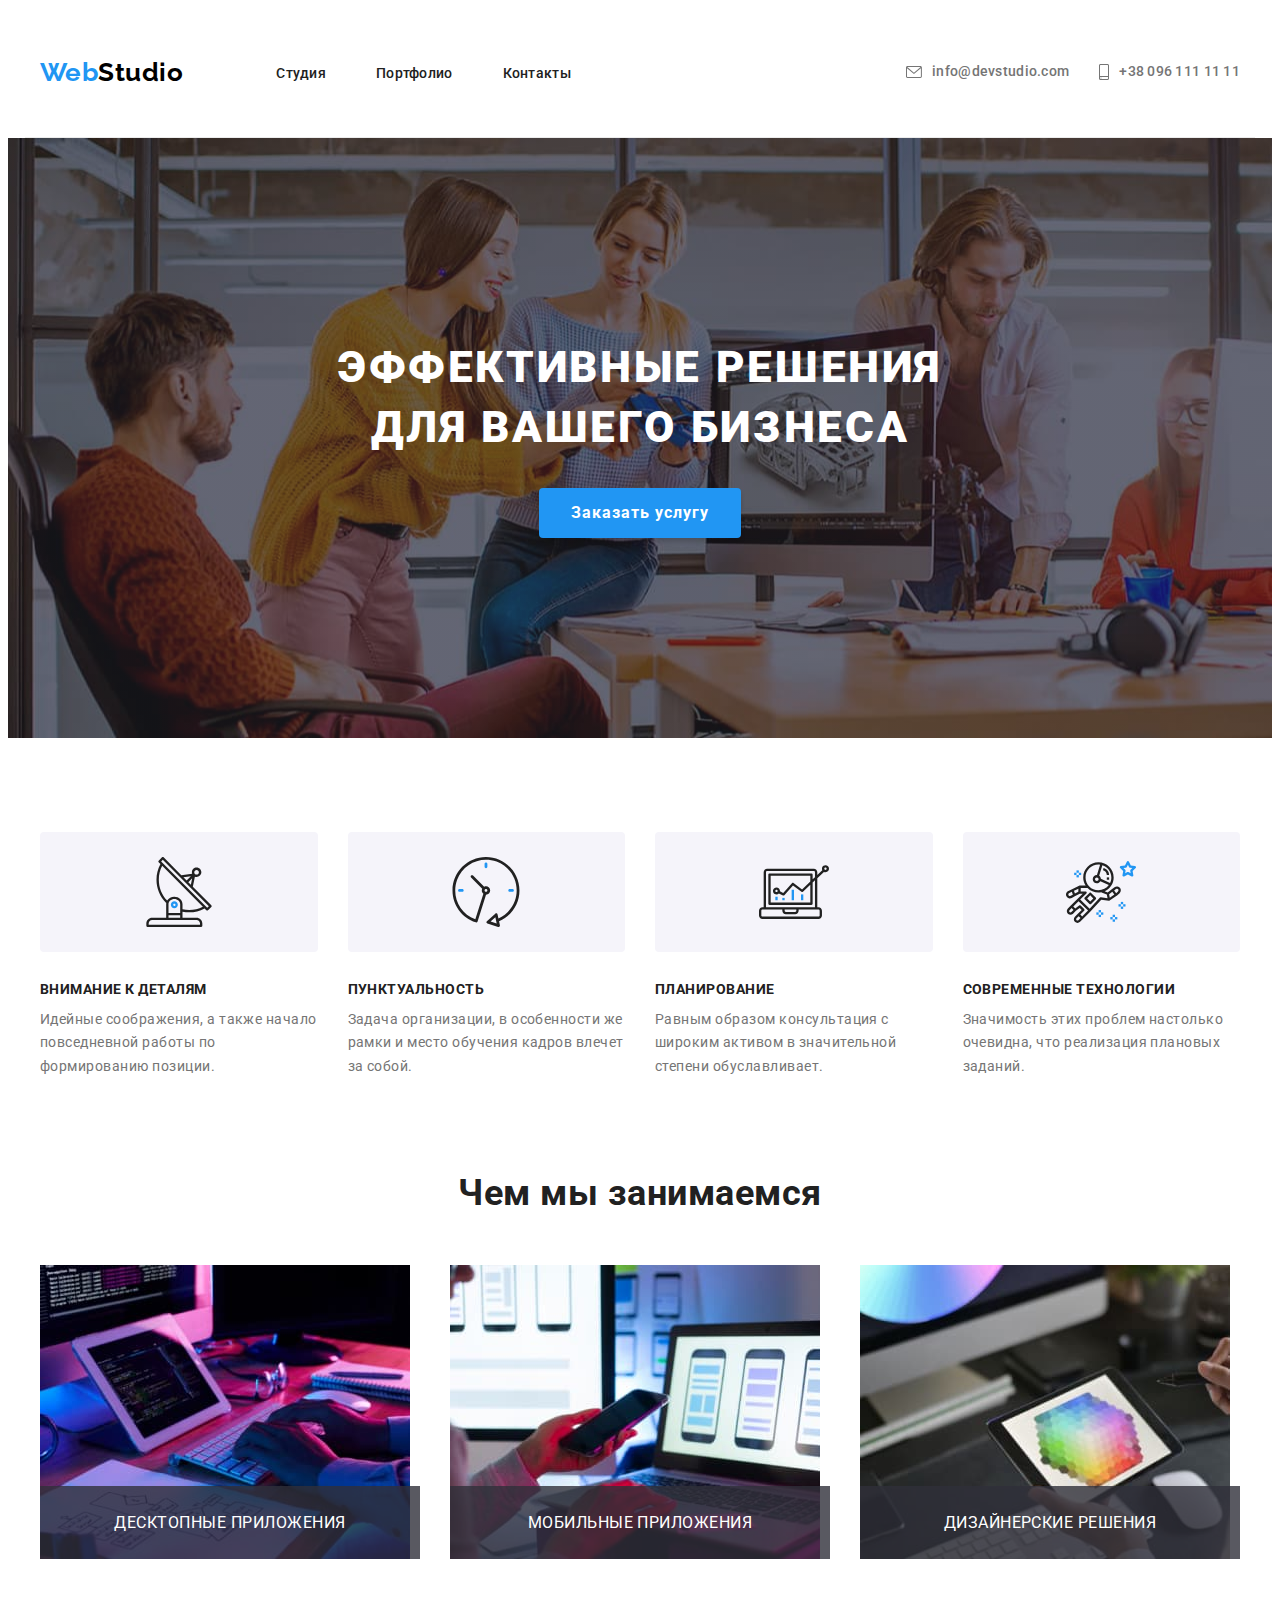
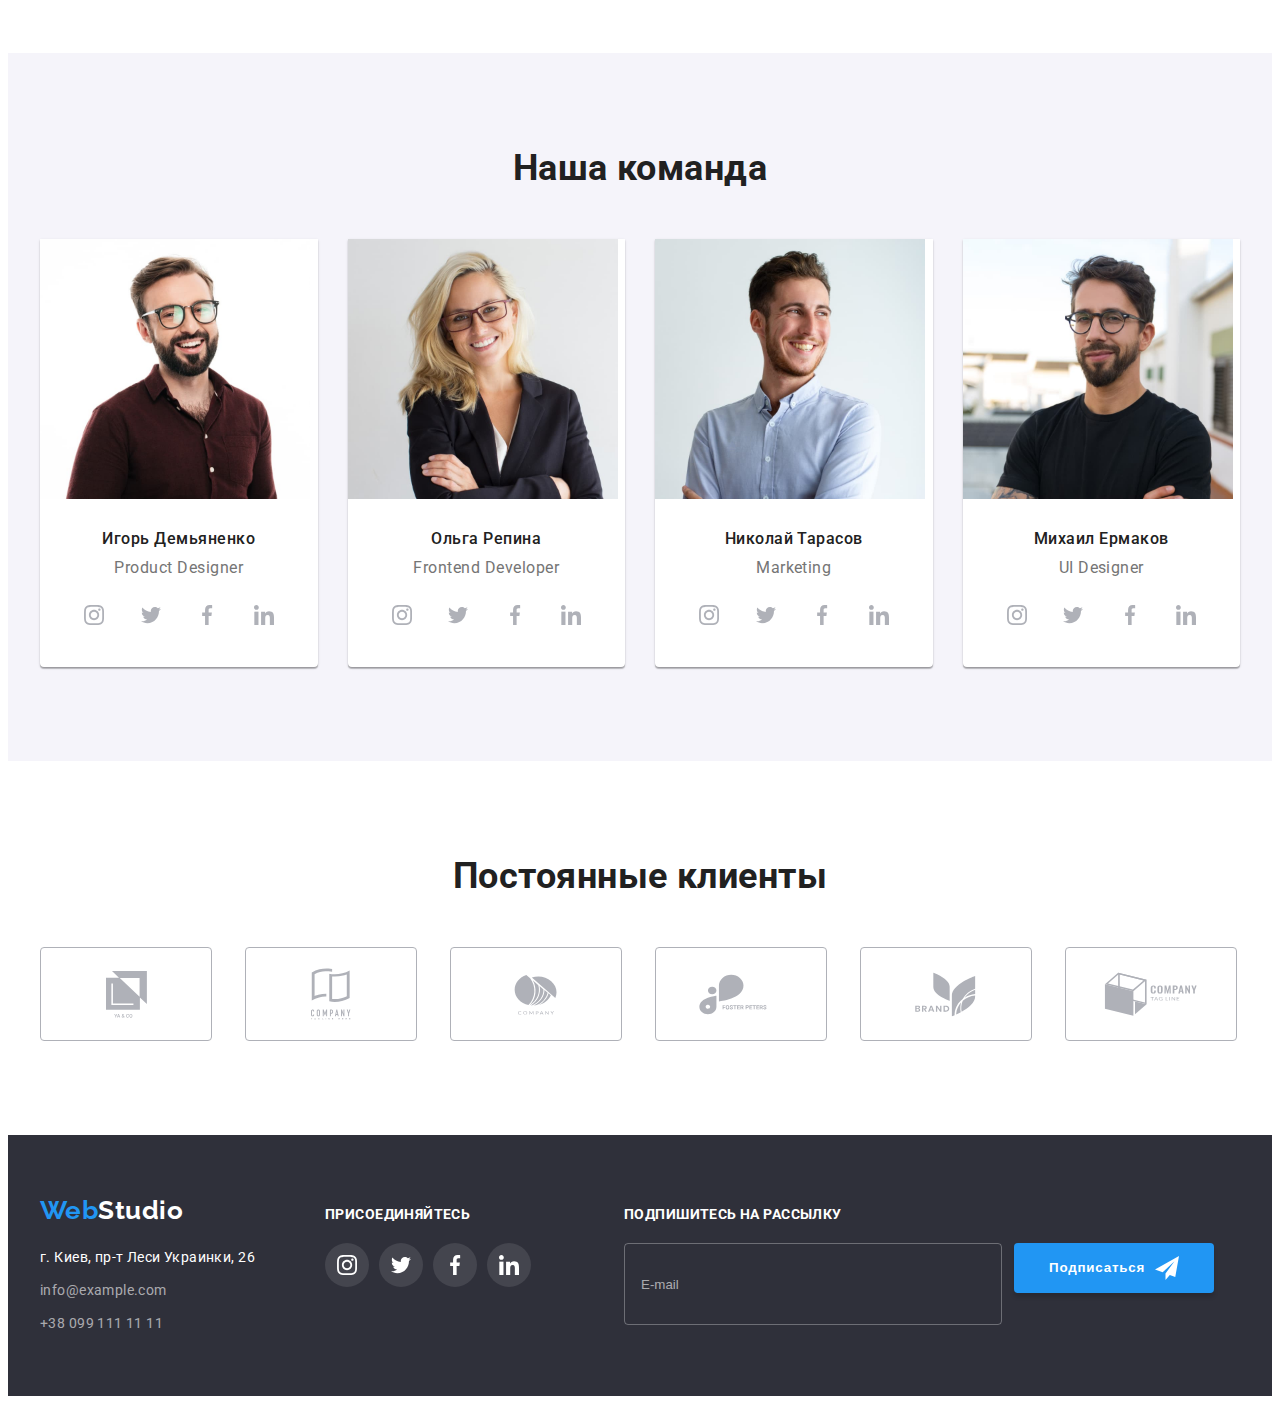
==== index.html @ d4dd52d9 "main" ====
<!DOCTYPE html>
<html lang="ru">
<head>
    <meta charset="UTF-8">
    <meta http-equiv="X-UA-Compatible" content="IE=edge">
    <meta name="viewport" content="width=device-width, initial-scale=1.0">
    <title>WebStudio</title>
    <link rel="preconnect" href="https://fonts.gstatic.com">
    <link href="https://fonts.googleapis.com/css2?family=Raleway:wght@700&family=Roboto:wght@400;500;700;900&display=swap"
        rel="stylesheet">
    <link rel="stylesheet" href="https://cdnjs.cloudflare.com/ajax/libs/modern-normalize/0.2.0/modern-normalize.min.css"
        integrity="sha512-sqIVMkf5f8XGYI/UZYGs7wODxlUeoj9JknataPfUwtvrSKWMHrMXGZ7Evb6nabFYJQG15vFFyALe6r0nWCD1Ug=="
        crossorigin="anonymous" referrerpolicy="no-referrer" />
    <link rel="stylesheet" href="./css/main.min.css">
</head>
<body>
    <!---Header, navigation, mail, phone-->
    <header class="header conteiner">
        <div class="header__conteiner">
            <nav class="header__nav">
                <a lang="en" href="./" class="link header__logo">
                    <span class="header__logo_p1">Web</span><span class="header__logo_p2">Studio</span>
                </a>
                <ul class="list header__menu">
                    <li class="header__menu_item">
                        <a href="./" class="header__menu_link">Студия</a></li>
                    <li class="header__menu_item">
                        <a href="./portfolio.html" class="header__menu_link">Портфолио</a></li>
                    <li class="header__menu_item">
                        <a href="./" class="header__menu_link">Контакты</a></li>
                </ul>
            </nav>
            <ul class="list header__menu header__address_margin">
                <li class="header__address_list">
                    <a href="mailto:info@devstudio.com" class="header__address_link">
                        <svg class="header__address_icon" width="16" height="12">
                            <use href="./icons/sprite.svg#icon-nav-envelope"></use>
                        </svg>
                        info@devstudio.com
                    </a>
                </li>
                <li>
                    <a href="tel:+380961111111" class="header__address_link">
                        <svg class="header__address_icon" width="10" height="16">
                            <use href="./icons/sprite.svg#icon-nav-phone"></use>
                        </svg>
                        +38 096 111 11 11
                    </a>
                </li>
            </ul>
        </div>
    </header>
    <main>
        <!---Hero-->
            <section class="hero hero__section">
                <div class="conteiner">
                    <h1 class="hero__title">Эффективные решения<br>для вашего бизнеса</h1>
                    <button type="button" class="hero__button" data-modal-open>Заказать услугу</button>
                </div>
            </section>
        <!---Features-->
            <section class="section features">
                <div class="conteiner">
                    <h2 class="visually-hidden">Особенности</h2>
                    <ul class="list features__content">
                        <li class="features__list">
                            <div class="features__icon_conteiner">
                                <svg class="features__icon">
                                    <use href="./icons/sprite.svg#icon-f-antenna"></use>
                                </svg>
                            </div>
                            <h3 class="features__title">Внимание к деталям</h3>
                            <p class="features__text">
                                Идейные соображения, а также начало повседневной работы по формированию позиции.
                            </p>
                        </li>
                        <li class="features__list">
                            <div class="features__icon_conteiner">
                                <svg class="features__icon">
                                    <use href="./icons/sprite.svg#icon-f-clock"></use>
                                </svg>
                            </div>
                            <h3 class="features__title">Пунктуальность</h3>
                            <p class="features__text">
                                Задача организации, в особенности же рамки и место обучения кадров влечет за собой.
                            </p>
                        </li>
                        <li class="features__list">
                            <div class="features__icon_conteiner">
                                <svg class="features__icon">
                                    <use href="./icons/sprite.svg#icon-f-laptop"></use>
                                </svg>
                            </div>
                            <h3 class="features__title">Планирование</h3>
                            <p class="features__text">
                                Равным образом консультация с широким активом в значительной степени обуславливает.
                            </p>
                        </li>
                        <li class="features__list">
                            <div class="features__icon_conteiner">
                                <svg class="features__icon">
                                    <use href="./icons/sprite.svg#icon-f-astronaut"></use>
                                </svg>
                            </div>
                            <h3 class="features__title">Современные технологии</h3>
                            <p class="features__text">
                                Значимость этих проблем настолько очевидна, что реализация плановых заданий.
                            </p>
                        </li>
                    </ul>
                </div>
            </section>
        <!---Our Job-->
        <section class="ourjob__section">
            <div class="conteiner">
                <h2 class="ourjob__title">Чем мы занимаемся</h2>
                <ul class="list ourjob__list">
                    <li class="ourjob__list_item"><img src="./images/thejob/coding.jpg" alt="фулстек разработка" width="370" height="294">
                    <p class="ourjob__list_item-text">Десктопные приложения</p>
                    </li>
                    <li class="ourjob__list_item"><img src="./images/thejob/application.jpg" alt="разработка приложений" width="370" height="294">
                    <p class="ourjob__list_item-text">Мобильные приложения</p>
                    </li>
                    <li class="ourjob__list_item"><img src="./images/thejob/design.jpg" alt="дизайн" width="370" height="294">
                    <p class="ourjob__list_item-text">Дизайнерские решения</p>
                    </li>
                </ul>
            </div>
        </section>
        <!---The team-->
        <section class="section team-section-bg">
            <div class="conteiner">
                <h2 class="team-title">Наша команда</h2>
                <ul class="list ourteam-content">
                    <li class="ourteam-list">
                        <img class="img-ourteam" src="./images/theteam/igor.jpg" alt="Игорь Демьяненко" width="270" height="260">
                        <div class="ourteam-conteiner">
                            <h3 class="team-name">Игорь Демьяненко</h3>
                            <p class="team-position">
                                Product Designer
                            </p>
                            <ul class="list ourteam-social-content">
                                <li class="ourteam-social-item">
                                    <a href="" class="ourteam-social-link">
                                        <svg class="ourteam-social-icon" width="20" height="20">
                                            <use href="./icons/sprite.svg#icon-instagram-grey"></use>
                                        </svg>
                                    </a>
                                </li>
                                <li class="ourteam-social-item">
                                    <a href="" class="ourteam-social-link">
                                        <svg class="ourteam-social-icon" width="20" height="20">
                                            <use href="./icons/sprite.svg#icon-twitter-grey"></use>
                                        </svg>
                                    </a>
                                </li>
                                <li class="ourteam-social-item">
                                    <a href="" class="ourteam-social-link">
                                        <svg class="ourteam-social-icon" width="20" height="20">
                                            <use href="./icons/sprite.svg#icon-facebook-grey"></use>
                                        </svg>
                                    </a>
                                </li>
                                <li class="ourteam-social-item">
                                    <a href="" class="ourteam-social-link">
                                        <svg class="ourteam-social-icon" width="20" height="20">
                                            <use href="./icons/sprite.svg#icon-linkedin-grey"></use>
                                        </svg>
                                    </a>
                                </li>
                            </ul>
                        </div>
                    </li>
                    <li class="ourteam-list">
                        <img class="img-ourteam" src="./images/theteam/olga.jpg" alt="Ольга Репина" width="270" height="260">
                        <div class="ourteam-conteiner">
                            <h3 class="team-name">Ольга Репина</h3>
                            <p class="team-position">
                                Frontend Developer
                            </p>
                            <ul class="list ourteam-social-content">
                                <li class="ourteam-social-item">
                                    <a href="" class="ourteam-social-link">
                                        <svg class="ourteam-social-icon" width="20" height="20">
                                            <use href="./icons/sprite.svg#icon-instagram-grey"></use>
                                        </svg>
                                    </a>
                                </li>
                                <li class="ourteam-social-item">
                                    <a href="" class="ourteam-social-link">
                                        <svg class="ourteam-social-icon" width="20" height="20">
                                            <use href="./icons/sprite.svg#icon-twitter-grey"></use>
                                        </svg>
                                    </a>
                                </li>
                                <li class="ourteam-social-item">
                                    <a href="" class="ourteam-social-link">
                                        <svg class="ourteam-social-icon" width="20" height="20">
                                            <use href="./icons/sprite.svg#icon-facebook-grey"></use>
                                        </svg>
                                    </a>
                                </li>
                                <li class="ourteam-social-item">
                                    <a href="" class="ourteam-social-link">
                                        <svg class="ourteam-social-icon" width="20" height="20">
                                            <use href="./icons/sprite.svg#icon-linkedin-grey"></use>
                                        </svg>
                                    </a>
                                </li>
                            </ul>
                        </div>
                    </li>
                    <li class="ourteam-list">
                        <img class="img-ourteam" src="./images/theteam/nikolay.jpg" alt="Николай Тарасов" width="270" height="260">
                        <div class="ourteam-conteiner">
                            <h3 class="team-name">Николай Тарасов</h3>
                            <p class="team-position">
                                Marketing
                            </p>
                            <ul class="list ourteam-social-content">
                                <li class="ourteam-social-item">
                                    <a href="" class="ourteam-social-link">
                                        <svg class="ourteam-social-icon" width="20" height="20">
                                            <use href="./icons/sprite.svg#icon-instagram-grey"></use>
                                        </svg>
                                    </a>
                                </li>
                                <li class="ourteam-social-item">
                                    <a href="" class="ourteam-social-link">
                                        <svg class="ourteam-social-icon" width="20" height="20">
                                            <use href="./icons/sprite.svg#icon-twitter-grey"></use>
                                        </svg>
                                    </a>
                                </li>
                                <li class="ourteam-social-item">
                                    <a href="" class="ourteam-social-link">
                                        <svg class="ourteam-social-icon" width="20" height="20">
                                            <use href="./icons/sprite.svg#icon-facebook-grey"></use>
                                        </svg>
                                    </a>
                                </li>
                                <li class="ourteam-social-item">
                                    <a href="" class="ourteam-social-link">
                                        <svg class="ourteam-social-icon" width="20" height="20">
                                            <use href="./icons/sprite.svg#icon-linkedin-grey"></use>
                                        </svg>
                                    </a>
                                </li>
                            </ul>
                        </div>
                    </li>
                    <li class="ourteam-list">
                        <img class="img-ourteam" src="./images/theteam/mihail.jpg" alt="Михаил Ермаков" width="270" height="260">
                        <div class="ourteam-conteiner">
                            <h3 class="team-name">Михаил Ермаков</h3>
                            <p class="team-position">
                                UI Designer
                            </p>
                            <ul class="list ourteam-social-content">
                                <li class="ourteam-social-item">
                                    <a href="" class="ourteam-social-link">
                                        <svg class="ourteam-social-icon" width="20" height="20">
                                            <use href="./icons/sprite.svg#icon-instagram-grey"></use>
                                        </svg>
                                    </a>
                                </li>
                                <li class="ourteam-social-item">
                                    <a href="" class="ourteam-social-link">
                                        <svg class="ourteam-social-icon" width="20" height="20">
                                            <use href="./icons/sprite.svg#icon-twitter-grey"></use>
                                        </svg>
                                    </a>
                                </li>
                                <li class="ourteam-social-item">
                                    <a href="" class="ourteam-social-link">
                                        <svg class="ourteam-social-icon" width="20" height="20">
                                            <use href="./icons/sprite.svg#icon-facebook-grey"></use>
                                        </svg>
                                    </a>
                                </li>
                                <li class="ourteam-social-item">
                                    <a href="" class="ourteam-social-link">
                                        <svg class="ourteam-social-icon" width="20" height="20">
                                            <use href="./icons/sprite.svg#icon-linkedin-grey"></use>
                                        </svg>
                                    </a>
                                </li>
                            </ul>
                        </div>
                    </li>
                </ul>
            </div>
        </section>
        <!-- Clients -->
        <section class="clients-section">
            <div class="conteiner clients-conteiner">
                <h2 class="team-title">Постоянные клиенты</h2>
                <ul class="list clients-content">
                    <li class="clients-list">
                        <a href="" class="clients-link">
                            <svg class="clients-icon" width="41px" height="47px">
                                <use href="./icons/sprite.svg#icon-client1"></use>
                            </svg>
                        </a>
                    </li>
                    <li class="clients-list">
                        <a href="" class="clients-link">
                            <svg class="clients-icon" width="40px" height="52px">
                                <use href="./icons/sprite.svg#icon-client2"></use>
                            </svg>
                        </a>
                    </li>
                    <li class="clients-list">
                        <a href="" class="clients-link">
                            <svg class="clients-icon" width="43px" height="41px">
                                <use href="./icons/sprite.svg#icon-client3"></use>
                            </svg>
                        </a>
                    </li>
                    <li class="clients-list">
                        <a href="" class="clients-link">
                            <svg class="clients-icon" width="84px" height="41px">
                                <use href="./icons/sprite.svg#icon-client4"></use>
                            </svg>
                        </a>
                    </li>
                    <li class="clients-list">
                        <a href="" class="clients-link">
                            <svg class="clients-icon" width="63px" height="45px">
                                <use href="./icons/sprite.svg#icon-client5"></use>
                            </svg>
                        </a>
                    </li>
                    <li class="clients-list">
                        <a href="" class="clients-link">
                            <svg class="clients-icon" width="94px" height="44px">
                                <use href="./icons/sprite.svg#icon-client6"></use>
                            </svg>
                        </a>
                    </li>
                </ul>

            </div>
        </section>
    </main>
    <!---Footer-->
    <footer class="footer">
        <div class="conteiner footer-conteiner">
            <div class="footer-address-wrapper">
                <div class="footer-logo">
                    <a lang="en" href="./" class="link">
                        <span class="logo-p1-footer">Web</span><span class="logo-p2-footer">Studio</span>
                    </a>
                </div>
                <address class="address">
                    <ul class="list">
                        <li class="footer-address">
                            <a href="https://goo.gl/maps/2G7X5ujzZRcChYin7" target="_blank" rel="noopener noreferrer"
                                class="address-street">г.
                                Киев, пр-т Леси Украинки, 26</a>
                        </li>
                        <li class="footer-address">
                            <a href="mailto:info@example.com" class="address-email">info@example.com</a>
                        </li>
                        <li class="footer-address">
                            <a href="tel:+380991111111" class="address-tel">+38 099 111 11 11</a>
                        </li>
                    </ul>
                </address>
            </div>
            <div class="footer-social-conteiner">
                <p class="footer-social-header">
                    Присоединяйтесь
                </p>
                <ul class="list footer-social-content">
                    <li class="footer-social-item">
                        <a href="" class="footer-social-link">
                            <svg class="footer-social-icon" width="20" height="20">
                                <use href="./icons/sprite.svg#icon-instagram-white"></use>
                            </svg>
                        </a>
                    </li>
                    <li class="footer-social-item">
                        <a href="" class="footer-social-link">
                            <svg class="footer-social-icon" width="20" height="20">
                                <use href="./icons/sprite.svg#icon-twitter-white"></use>
                            </svg>
                        </a>
                    </li>
                    <li class="footer-social-item">
                        <a href="" class="footer-social-link">
                            <svg class="footer-social-icon" width="20" height="20">
                                <use href="./icons/sprite.svg#icon-facebook-white"></use>
                            </svg>
                        </a>
                    </li>
                    <li class="footer-social-item">
                        <a href="" class="footer-social-link">
                            <svg class="footer-social-icon" width="20" height="20">
                                <use href="./icons/sprite.svg#icon-linkedin-white"></use>
                            </svg>
                        </a>
                    </li>
                </ul>
            </div>
            <div class="footer-subscribe-conteiner">
                <p class="subscribe-form-header">Подпишитесь на рассылку</p>
                <form class="subscribe-form">
                    <label class="subscribe-form-label">
                        <input type="email" class="subscribe-form-input" placeholder="E-mail" name="subscribe-email">
                    </label>
                    <button type="submit" class="subscribe-button">Подписаться</button>
                </form>
            </div>
        </div>
    </footer>
    <!---END Footer-->
    <div class="backdrop is-hidden" data-modal>
        <div class="modal">
            <button type="button" class="close-button" data-modal-close>
                <svg class="close-button-icon" width="11" height="11">
                    <use href=./icons/button.svg#icon-xbutton></use>
                </svg>
            </button>
            <p class="modal-form-title">Оставьте свои данные, мы вам перезвоним</p>
            <form class="contact-form">
                <label class="modal-form-input">
                    Имя
                    <span class="contact-form-input-wrapper">
                        <input type="text" class="contact-form-input" placeholder="" name="contact-form-name" pattern="[a-zA-Zа-яёА-ЯЁ]+" title="Аа-Яя, Aa-Zz" required minlength="2">
                        <svg class="contact-form-icon">
                            <use href="./icons/contact-icon.svg#icon-contact-form-name"></use>
                        </svg>
                    </span>
                </label>
                
                <label class="modal-form-input">
                    Телефон
                    <span class="contact-form-input-wrapper">
                        <input type="tel" class="contact-form-input" placeholder="" name="contact-form-phone" required minlength="10"
                            pattern="[0-9]{3}-[0-9]{3}-[0-9]{2}-[0-9]{2}" title="063-000-00-00">
                        <svg class="contact-form-icon">
                            <use href="./icons/contact-icon.svg#icon-contact-form-phone"></use>
                        </svg>
                    </span>
                </label>

                <label class="modal-form-input">
                    Почта
                    <span class="contact-form-input-wrapper">
                        <input type="email" class="contact-form-input" placeholder="" name="contact-form-mail" required>
                        <svg class="contact-form-icon">
                            <use href="./icons/contact-icon.svg#icon-contact-form-mail"></use>
                        </svg>
                    </span>
                </label>

                <label class="modal-form-input">
                    Комментарий
                    <textarea name="contact-comments" id="" class="contact-form-comments" placeholder="Введите текст"></textarea>
                </label>

                <input class="contact-form-policy visually-hidden" type="checkbox" id="form-policy">
                <label for="form-policy" class="contact-form-checkbox-label">Соглашаюсь с рассылкой и принимаю&nbsp;<a href="#" class="contact-form-policy-link">Условия договора</a></label>

                <button type="submit" class="submit-button">Отправить</button>
            </form>
        </div>
    </div>
    <script src="./JS/modal.js"></script>
</body>
</html>
---- css/main.min.css ----
:root{--main-font: "roboto", sans-serif;--secondary-font: "raleway", sans-serif;--main-text-color: #212121;--accent-color: #2196f3;--logo-p2-header-color: #000000;--nav-address-color: #757575;--hero-footer-background-color: #2f303a;--hero-title-color: #ffffff;--hero-button-color: #ffffff;--hero-button-background-color: #188ce8;--features-text-team-position-portfolio-projects-text: #757575;--team-section-background: #f5f4fa;--portfolio-button-background-color: #f5f4fa;--portfolio-button-background-color-hover: #2196f3;--portfolio-button-hover-focus-color: #ffffff;--logo-p2-footer-color: #ffffff;--address-street-color: #ffffff}.visually-hidden{position:absolute !important;clip:rect(1px 1px 1px 1px);clip:rect(1px, 1px, 1px, 1px);padding:0 !important;border:0 !important;height:1px !important;width:1px !important;overflow:hidden}h1,h2,h3,p{margin-bottom:0;margin-top:0}img{display:block}ul,ol{margin-bottom:0;margin-top:0;padding-left:0}body{color:var(--main-text-color);font-family:var(--main-font);font-weight:400;letter-spacing:0.03em}.list{list-style:none}.link{text-decoration:none}.section{padding-top:94px;padding-bottom:94px}.conteiner{width:1200px;padding-left:15px;padding-right:15px;margin:0 auto}.header__logo{margin-right:93px}.header__logo_p1{font-family:var(--secondary-font);font-weight:700;font-size:26px;line-height:1.19;color:var(--accent-color)}.header__logo_p2{font-family:var(--secondary-font);font-weight:700;font-size:26px;line-height:1.19;color:var(--logo-p2-header-color)}.footer-logo{margin-bottom:20px}.logo-p1-footer{font-family:var(--secondary-font);font-weight:700;font-size:26px;line-height:1.19;color:var(--accent-color)}.logo-p2-footer{font-family:var(--secondary-font);font-weight:700;font-size:26px;line-height:1.19;color:var(--logo-p2-footer-color)}.hero__button{border:none;box-shadow:0px 4px 4px rgba(0,0,0,0.15);border-radius:4px;color:var(--hero-button-color);background-color:var(--accent-color);font-family:var(--main-font);padding:10px 32px;font-weight:700;font-size:16px;line-height:1.87;letter-spacing:0.06em;transition:background-color 250ms cubic-bezier(0.4, 0, 0.2, 1)}.hero__button:hover,.hero__button:focus{background-color:var(--hero-button-background-color);cursor:pointer}.backdrop{position:fixed;top:0;left:0;width:100vw;height:100vh;background-color:rgba(0,0,0,0.2);transition:opacity 250ms cubic-bezier(0.4, 0, 0.2, 1),visibility 205ms cubic-bezier(0.4, 0, 0.2, 1)}.is-hidden{opacity:0;visibility:hidden;pointer-events:none}.modal{position:absolute;padding:40px;left:50%;top:50%;width:528px;background:#ffffff;box-shadow:0px 1px 3px rgba(0,0,0,0.12),0px 1px 1px rgba(0,0,0,0.14),0px 2px 1px rgba(0,0,0,0.2);border-radius:4px;transform:translate(-50%, -50%)}.close-button{position:absolute;top:8px;right:8px;width:30px;height:30px;background:#ffffff;border:1px solid rgba(0,0,0,0.1);border-radius:50%;cursor:pointer;padding:0;transition:fill 250ms cubic-bezier(0.4, 0, 0.2, 1)}.close-button:hover{fill:var(--accent-color)}.modal-form-title{margin-bottom:12px;font-weight:700;font-size:20px;line-height:1.15;text-align:center;letter-spacing:0.03em;color:#212121}.modal-form-input{font-size:12px;line-height:1.16;letter-spacing:0.01em;color:#757575}.contact-form-input-wrapper{display:block;position:relative;margin-top:4px;margin-bottom:10px}.contact-form-input{height:40px;width:100%;padding-left:42px;border:1px solid rgba(33,33,33,0.2);border-radius:4px;transition:border 250ms cubic-bezier(0.4, 0, 0.2, 1)}.contact-form-input:focus{border-color:var(--accent-color);outline:none}.contact-form-icon{position:absolute;height:12px;width:12px;top:50%;left:15px;transform:translateY(-50%);transition:fill 250ms cubic-bezier(0.4, 0, 0.2, 1)}.contact-form-input:focus+.contact-form-icon{fill:var(--accent-color)}.contact-form-comments{width:100%;height:120px;padding:12px 16px;margin-top:4px;margin-bottom:20px;border:1px solid rgba(33,33,33,0.2);border-radius:4px;resize:none;transition:border-color 250ms cubic-bezier(0.4, 0, 0.2, 1)}.contact-form-comments::placeholder{color:rgba(117,117,117,0.5)}.contact-form-comments:focus{outline:none;border-color:var(--accent-color)}.contact-form-checkbox-label{display:flex;align-items:center;font-size:14px;line-height:1.71;margin-bottom:30px;color:#757575}.contact-form-checkbox-label::before{content:"";margin-left:13px;margin-right:7px;background-image:url("../icons/unchecked.svg");width:16px;height:15px;cursor:pointer;transition:background-image 250ms cubic-bezier(0.4, 0, 0.2, 1)}.contact-form-policy:checked+.contact-form-checkbox-label::before{background-image:url("../icons/checked.svg")}.contact-form-policy-link{color:#2196f3}.submit-button{display:block;margin:0 auto;width:200px;height:50px;border:none;line-height:1.87;letter-spacing:0.06em;font-weight:700;color:#ffffff;background:#2196f3;box-shadow:0px 4px 4px rgba(0,0,0,0.15);border-radius:4px;cursor:pointer;transition:background 250ms cubic-bezier(0.4, 0, 0.2, 1)}.submit-button:hover{background:#188ce8}.ourteam-social-content{display:flex;justify-content:space-between}.ourteam-social-link{display:flex;align-items:center;justify-content:center;width:44px;height:44px;border-radius:50%;color:#afb1b8;transition:color 250ms cubic-bezier(0.4, 0, 0.2, 1),background-color 250ms cubic-bezier(0.4, 0, 0.2, 1)}.ourteam-social-link:hover,.ourteam-social-link:focus{background-color:var(--accent-color);color:#ffffff}.ourteam-social-icon{fill:currentColor;width:20px;height:20px}.footer-social-content{display:flex;justify-content:space-between}.footer-social-link{display:flex;align-items:center;justify-content:center;width:44px;height:44px;border-radius:50%;background:rgba(255,255,255,0.1);transition:background-color 250ms cubic-bezier(0.4, 0, 0.2, 1)}.footer-social-link:hover,.footer-social-link:focus{background-color:var(--accent-color)}.header{border-bottom:1px solid #ececec;background-color:#ffffff}.header__conteiner{display:flex;align-items:center;height:80px;width:100%;padding-top:24px;padding-bottom:25px}.header__nav{display:flex;align-items:center}.header__menu{display:flex;align-items:center}.header__menu_item{position:relative}.header__menu_item:not(:last-child){margin-right:50px}.header__menu_link{font-weight:500;font-size:14px;line-height:1.14;letter-spacing:0.02em;color:var(--main-text-color);text-decoration:none;transition:color 250ms cubic-bezier(0.4, 0, 0.2, 1)}.header__menu_link:hover,.header__menu_link:focus{color:var(--accent-color)}.header__menu_link:hover::after,.header__menu_link:focus::after{display:flex;position:absolute;content:"";width:100%;height:4px;background-color:#2196f3;border-radius:2px;bottom:-32px}.header__menu_link::after{display:flex;position:absolute;content:"";width:100%;height:4px;background-color:transparent;border-radius:2px;bottom:-32px;transition:background-color 250ms cubic-bezier(0.4, 0, 0.2, 1)}.header__address_margin{margin-left:auto}.header__address_link{display:flex;align-items:center;font-weight:500;font-size:14px;line-height:1.14;letter-spacing:0.02em;color:var(--nav-address-color);text-decoration:none;transition:color 250ms cubic-bezier(0.4, 0, 0.2, 1)}.header__address_link:hover,.header__address_link:focus{color:var(--accent-color)}.header__address_list{margin-right:30px}.header__address_icon{margin-right:10px;fill:currentColor}.hero{background-color:#c4c4c4;background-image:linear-gradient(rgba(47,48,58,0.4), rgba(47,48,58,0.4)),url(../images/hero-bg.jpg);background-size:cover;text-align:center}.hero__section{width:100%;padding-top:200px;padding-bottom:200px}.hero__title{margin-bottom:30px;font-weight:900;font-size:44px;line-height:1.36;letter-spacing:0.06em;color:var(--hero-title-color);text-transform:uppercase}.features__content{display:flex;margin-top:-30px;margin-left:-30px}.features__list{flex-basis:calc((100% - 120px) / 4);margin-top:30px;margin-left:30px}.features__title{margin-bottom:10px;font-weight:700;font-size:14px;line-height:1.14;text-transform:uppercase}.features__text{font-size:14px;line-height:1.71;color:var(--features-text-team-position-portfolio-projects-text)}.features__icon{width:70px;height:70px}.features__icon_conteiner{display:flex;align-items:center;justify-content:center;margin-bottom:30px;border-radius:4px;height:120px;background:#f5f4fa;border-radius:4px}.ourjob__section{padding-bottom:94px}.ourjob__title{font-weight:700;font-size:36px;line-height:1.16;text-align:center;margin-bottom:50px}.ourjob__list{display:flex;margin-top:-30px;margin-left:-30px}.ourjob__list_item{flex-basis:calc((100% - 90px) / 3);margin-top:30px;margin-left:30px;position:relative}.ourjob__list_item-text{position:absolute;padding-top:27px;padding-bottom:27px;bottom:0;left:0;width:100%;text-align:center;background:rgba(47,48,58,0.8);text-transform:uppercase;color:#ffffff}.team-section-bg{background-color:var(--team-section-background)}.ourteam-content{display:flex;margin-top:-30px;margin-left:-30px}.ourteam-list{flex-basis:calc((100% - 120px) / 4);margin-top:30px;margin-left:30px;box-shadow:0px 1px 3px rgba(0,0,0,0.12),0px 1px 1px rgba(0,0,0,0.14),0px 2px 1px rgba(0,0,0,0.2);border-radius:0px 0px 4px 4px;background-color:#ffffff}.ourteam-conteiner{padding-top:30px;padding-right:32px;padding-bottom:30px;padding-left:32px;text-align:center}.team-title{margin-bottom:50px;font-weight:700;font-size:36px;line-height:1.17;text-align:center}.team-name{margin-bottom:10px;font-weight:500;font-size:16px;line-height:1.19}.team-position{margin-bottom:16px;font-size:16px;line-height:1.19;color:var(--features-text-team-position-portfolio-projects-text)}.clients-conteiner{padding-top:94px;padding-bottom:94px}.clients-content{display:flex;margin-top:-30px;margin-left:-30px}.clients-list{margin-top:30px;margin-left:30px;flex-basis:calc((100% - 180px) / 6)}.clients-link{display:flex;justify-content:center;align-items:center;width:170px;height:92px;border:1px solid #afb1b8;border-radius:4px;color:#afb1b8;transition:border 250ms cubic-bezier(0.4, 0, 0.2, 1),color 250ms cubic-bezier(0.4, 0, 0.2, 1)}.clients-link:hover,.clients-link:focus{border:1px solid var(--accent-color);color:var(--accent-color)}.clients-icon{fill:currentColor}.footer{padding-top:60px;padding-bottom:60px;background-color:var(--hero-footer-background-color)}.footer-conteiner{display:flex}.footer-address-wrapper{margin-right:70px}.footer-address:not(:last-child){margin-bottom:9px}.address{font-style:normal;font-size:14px;line-height:1.71;letter-spacing:0.03em}.address-street{color:var(--address-street-color);text-decoration:none}.address-email,.address-tel{color:rgba(255,255,255,0.6);text-decoration:none}.footer-social-conteiner{width:206px;margin-right:93px}.footer-social-header{padding-top:12px;margin-bottom:20px;font-weight:bold;font-size:14px;line-height:1.14;letter-spacing:0.03em;text-transform:uppercase;color:#ffffff}.subscribe-form{display:flex}.subscribe-form-header{padding-top:12px;margin-bottom:20px;font-weight:bold;font-size:14px;line-height:1.14;letter-spacing:0.03em;text-transform:uppercase;color:#ffffff;margin-bottom:20px}.subscribe-form-input{padding-left:16px;padding-top:15px;padding-bottom:15px;width:358px;height:50px;margin-right:12px;outline:none;color:#ffffff;background:transparent;border:1px solid rgba(255,255,255,0.3);border-radius:4px;transition:border-color 250ms cubic-bezier(0.4, 0, 0.2, 1),filter 250ms cubic-bezier(0.4, 0, 0.2, 1)}.subscribe-form-input:focus{border-color:var(--accent-color);filter:drop-shadow(0px 4px 4px rgba(0,0,0,0.15))}.subscribe-form-input::placeholder{color:rgba(255,255,255,0.6)}.subscribe-button{width:200px;height:50px;border:none;line-height:1.87;letter-spacing:0.06em;font-weight:700;color:#ffffff;background:#2196f3;box-shadow:0px 4px 4px rgba(0,0,0,0.15);border-radius:4px;cursor:pointer;transition:background 250ms cubic-bezier(0.4, 0, 0.2, 1)}.subscribe-button:hover{background:#188ce8}.subscribe-button::after{display:inline-block;content:"";vertical-align:middle;margin-left:10px;right:28px;width:24px;height:24px;background-image:url(../icons/subscribe-icon-send.svg)}.filter-margin{margin-bottom:50px}.filter-conteiner{display:flex;justify-content:center;margin-top:-8px;margin-left:-8px}.li-filter{margin-top:8px;margin-left:8px}.portfolio-button{border:none;border-radius:4px;padding:6px 22px;font-family:var(--main-font);font-weight:500;font-size:16px;line-height:1.62;background-color:var(--portfolio-button-background-color);transition:color 250ms cubic-bezier(0.4, 0, 0.2, 1),background-color 250ms cubic-bezier(0.4, 0, 0.2, 1),box-shadow 250ms cubic-bezier(0.4, 0, 0.2, 1)}.portfolio-button:hover,.portfolio-button:focus{box-shadow:0px 3px 1px rgba(0,0,0,0.1),0px 1px 2px rgba(0,0,0,0.08),0px 2px 2px rgba(0,0,0,0.12);color:var(--portfolio-button-hover-focus-color);background-color:var(--portfolio-button-background-color-hover);cursor:pointer}.ul-projects{display:flex;flex-wrap:wrap;margin-top:-30px;margin-left:-30px}.li-projects{margin-top:30px;margin-left:30px;flex-basis:calc((100% - 90px) / 3);background:#ffffff}.projects-list-link{display:block;text-decoration:none;color:var(--main-text-color);transition-property:box-shadow;transition-duration:250ms;transition-timing-function:cubic-bezier(0.4, 0, 0.2, 1);transition-delay:0}.projects-list-link:hover,.projects-list-link:focus{box-shadow:0px 1px 1px rgba(0,0,0,0.12),0px 4px 4px rgba(0,0,0,0.06),1px 4px 6px rgba(0,0,0,0.16);transform:box-shadow}.projects-list-link:hover .projects-overlay,.projects-list-link:focus .projects-overlay{transform:translateY(0%)}.portfolio-image-wrapper{position:relative;overflow:hidden}.projects-overlay{position:absolute;overflow-y:scroll;background:rgba(33,150,243,0.9);top:0;left:0;width:100%;height:100%;color:#ffffff;line-height:1.6;padding-top:63px;padding-right:24px;padding-bottom:63px;padding-left:24px;transform:translateY(100%);transition:transform 250ms cubic-bezier(0.4, 0, 0.2, 1)}.li-projects-conteiner{padding-top:20px;padding-right:24px;padding-left:24px;padding-bottom:20px;border-right:1px solid #eeeeee;border-bottom:1px solid #eeeeee;border-left:1px solid #eeeeee}.portfolio-projects{margin-bottom:4px;font-weight:700;font-size:18px;line-height:2;letter-spacing:0.06em}.portfolio-projects-text{font-size:16px;line-height:1.87;color:var(--features-text-team-position-portfolio-projects-text)}
/*# sourceMappingURL=main.min.css.map */
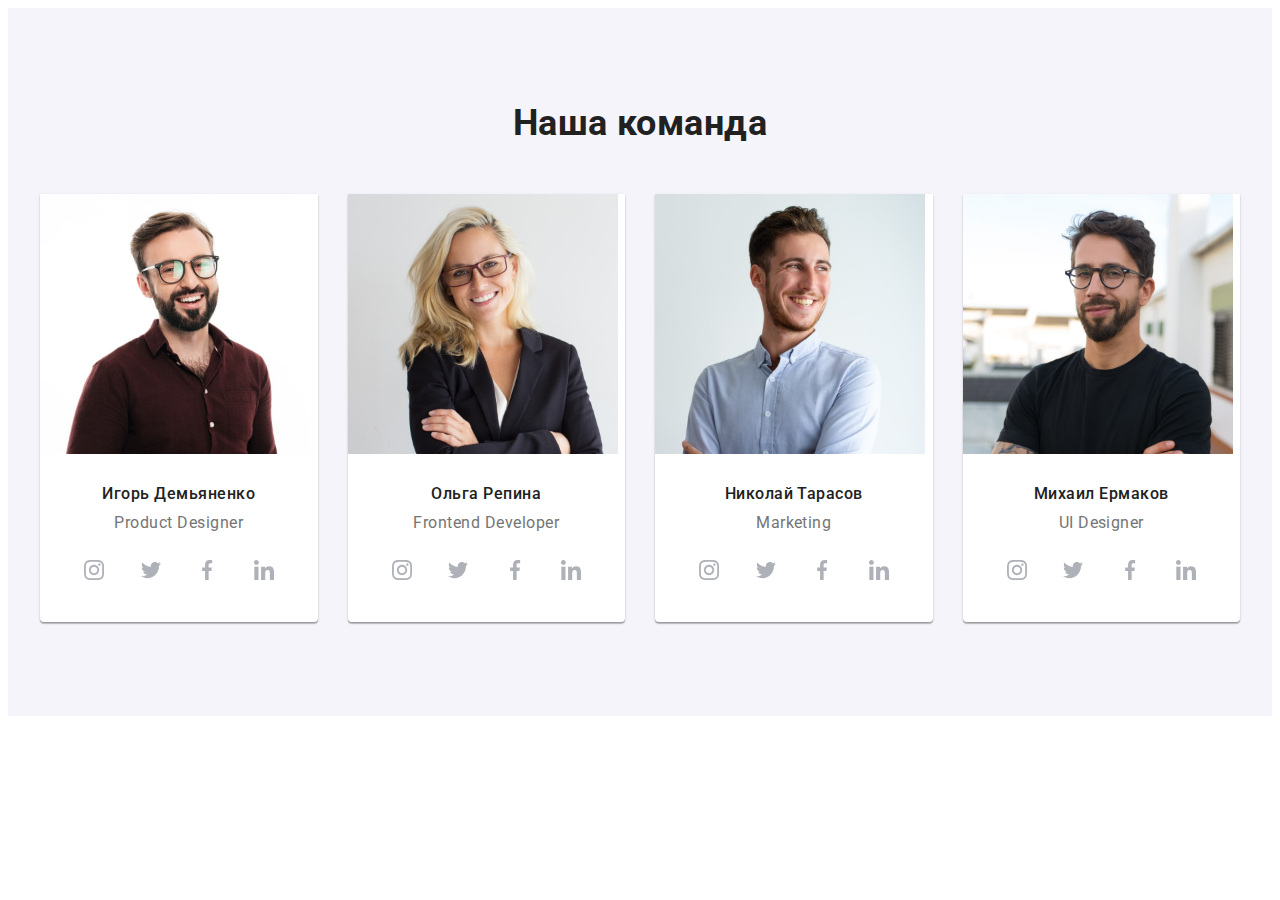
==== commit 7a6dca41: "comment out" ====
--- a/index.html
+++ b/index.html
@@ -15,7 +15,7 @@
 </head>
 <body>
     <!---Header, navigation, mail, phone-->
-    <header class="header conteiner">
+    <!-- <header class="header conteiner">
         <div class="header__conteiner">
             <nav class="header__nav">
                 <a lang="en" href="./" class="link header__logo">
@@ -49,17 +49,17 @@
                 </li>
             </ul>
         </div>
-    </header>
+    </header> -->
     <main>
         <!---Hero-->
-            <section class="hero hero__section">
+            <!-- <section class="hero hero__section">
                 <div class="conteiner">
                     <h1 class="hero__title">Эффективные решения<br>для вашего бизнеса</h1>
                     <button type="button" class="hero__button" data-modal-open>Заказать услугу</button>
                 </div>
-            </section>
+            </section> -->
         <!---Features-->
-            <section class="section features">
+            <!-- <section class="section features">
                 <div class="conteiner">
                     <h2 class="visually-hidden">Особенности</h2>
                     <ul class="list features__content">
@@ -109,9 +109,9 @@
                         </li>
                     </ul>
                 </div>
-            </section>
+            </section> -->
         <!---Our Job-->
-        <section class="ourjob__section">
+        <!-- <section class="ourjob__section">
             <div class="conteiner">
                 <h2 class="ourjob__title">Чем мы занимаемся</h2>
                 <ul class="list ourjob__list">
@@ -126,7 +126,7 @@
                     </li>
                 </ul>
             </div>
-        </section>
+        </section> -->
         <!---The team-->
         <section class="section team-section-bg">
             <div class="conteiner">
@@ -292,7 +292,7 @@
             </div>
         </section>
         <!-- Clients -->
-        <section class="clients-section">
+        <!-- <section class="clients-section">
             <div class="conteiner clients-conteiner">
                 <h2 class="team-title">Постоянные клиенты</h2>
                 <ul class="list clients-content">
@@ -341,10 +341,10 @@
                 </ul>
 
             </div>
-        </section>
+        </section> -->
     </main>
     <!---Footer-->
-    <footer class="footer">
+    <!-- <footer class="footer">
         <div class="conteiner footer-conteiner">
             <div class="footer-address-wrapper">
                 <div class="footer-logo">
@@ -413,7 +413,7 @@
                 </form>
             </div>
         </div>
-    </footer>
+    </footer> -->
     <!---END Footer-->
     <div class="backdrop is-hidden" data-modal>
         <div class="modal">
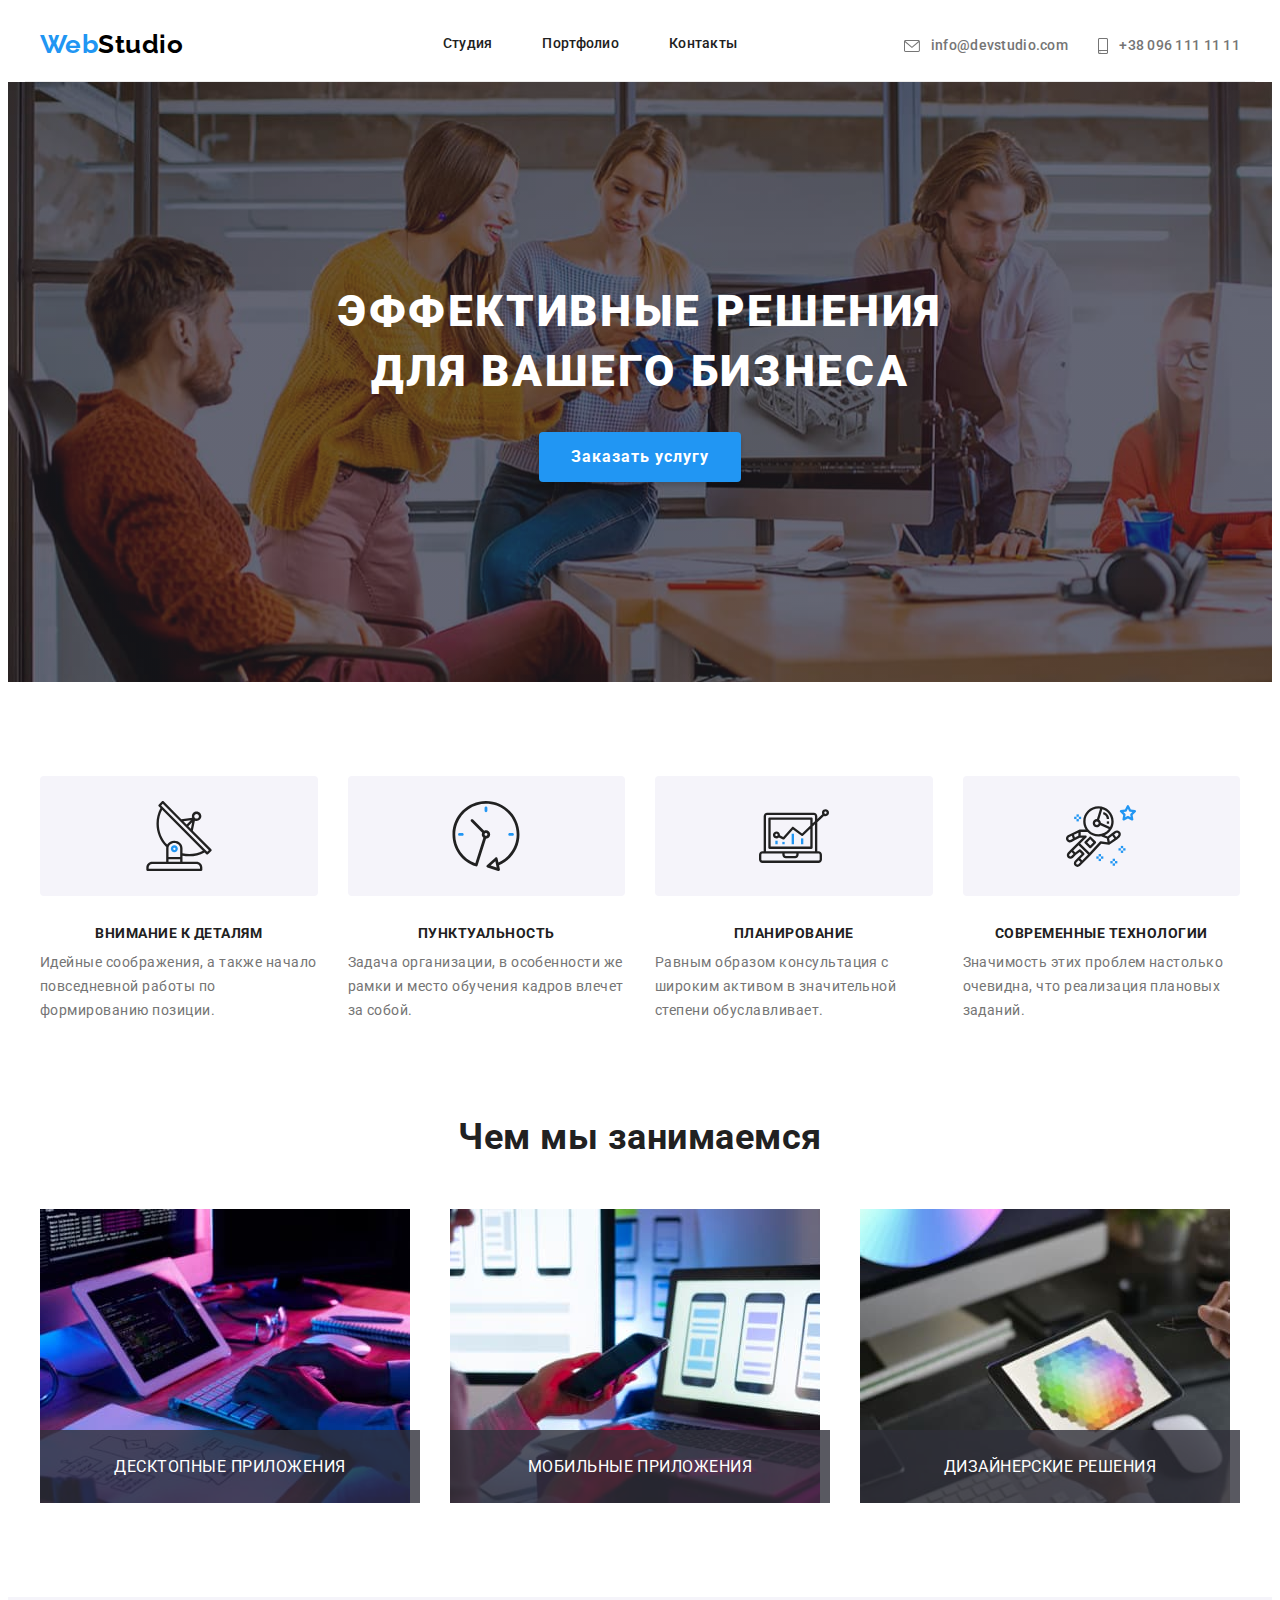
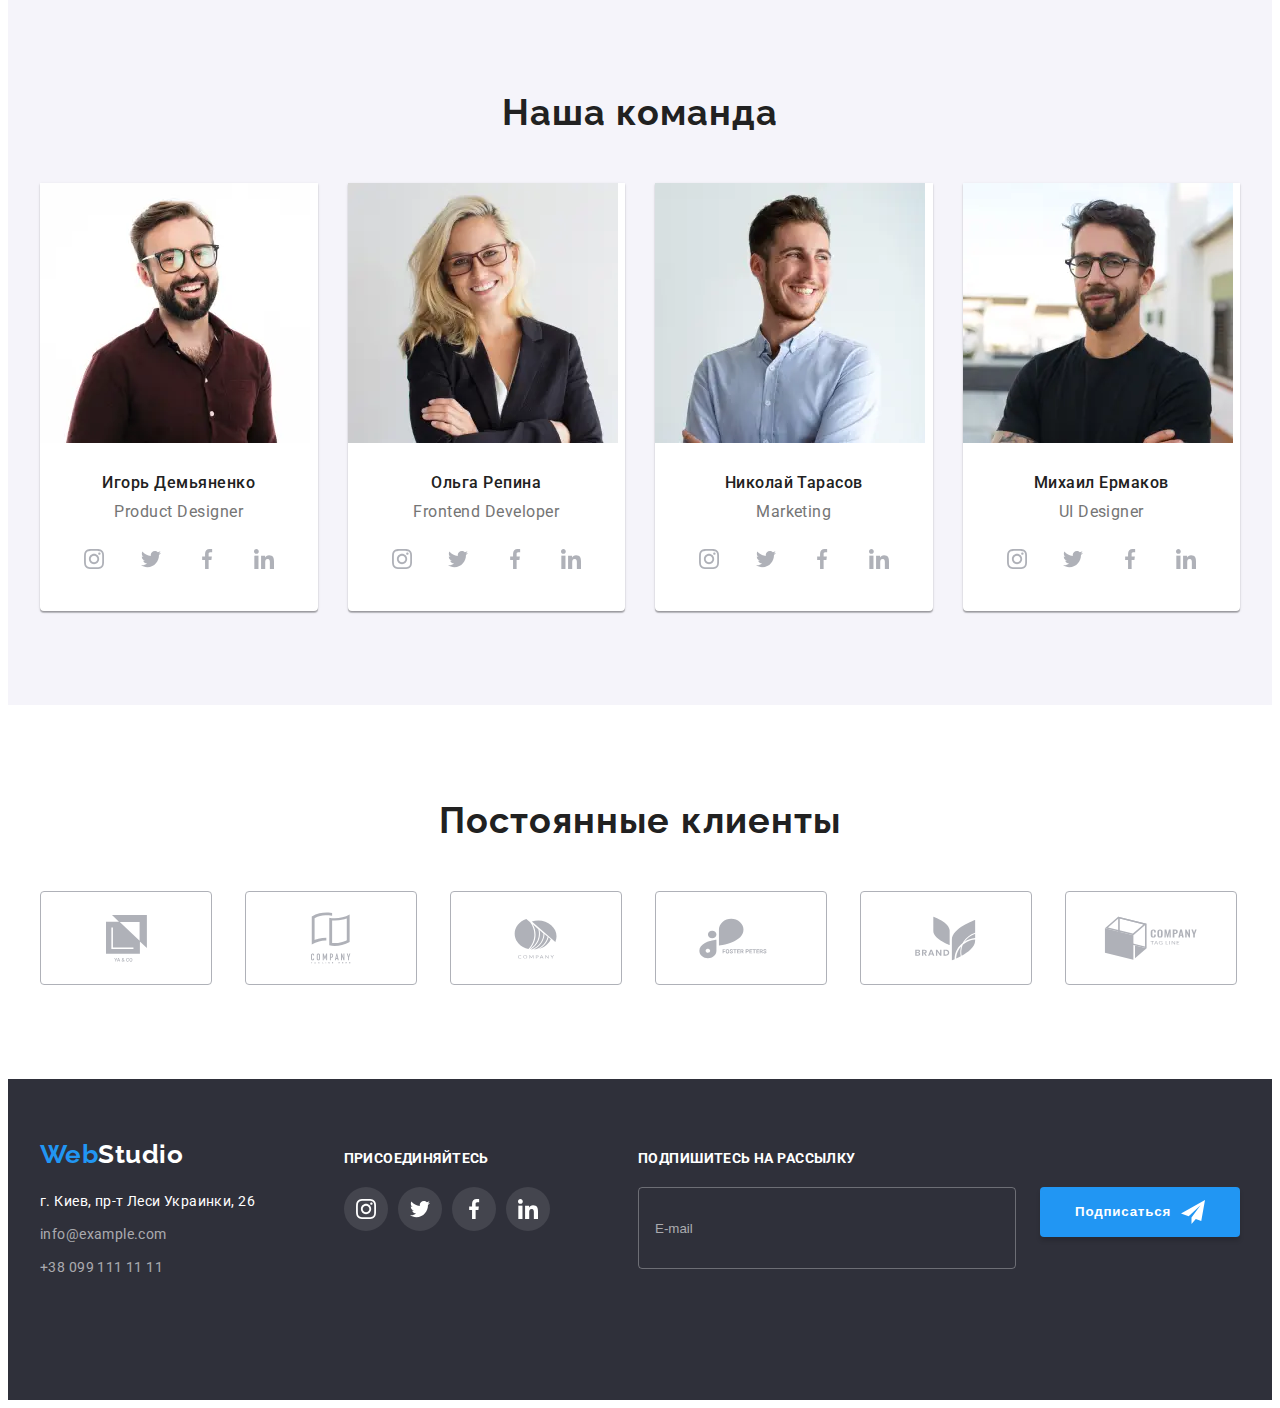
==== commit 24f7f7d0: "08" ====
--- a/index.html
+++ b/index.html
@@ -15,7 +15,7 @@
 </head>
 <body>
     <!---Header, navigation, mail, phone-->
-    <!-- <header class="header conteiner">
+    <header class="header conteiner">
         <div class="header__conteiner">
             <nav class="header__nav">
                 <a lang="en" href="./" class="link header__logo">
@@ -29,37 +29,84 @@
                     <li class="header__menu_item">
                         <a href="./" class="header__menu_link">Контакты</a></li>
                 </ul>
+                <ul class="list header__address">
+                    <li class="header__address_list">
+                        <a href="mailto:info@devstudio.com" class="header__address_link">
+                            <svg class="header__address_icon" width="16" height="12">
+                                <use href="./icons/sprite.svg#icon-nav-envelope"></use>
+                            </svg>
+                            info@devstudio.com
+                        </a>
+                    </li>
+                    <li>
+                        <a href="tel:+380961111111" class="header__address_link">
+                            <svg class="header__address_icon" width="10" height="16">
+                                <use href="./icons/sprite.svg#icon-nav-phone"></use>
+                            </svg>
+                            +38 096 111 11 11
+                        </a>
+                    </li>
+                </ul>
             </nav>
-            <ul class="list header__menu header__address_margin">
-                <li class="header__address_list">
-                    <a href="mailto:info@devstudio.com" class="header__address_link">
-                        <svg class="header__address_icon" width="16" height="12">
-                            <use href="./icons/sprite.svg#icon-nav-envelope"></use>
-                        </svg>
-                        info@devstudio.com
-                    </a>
-                </li>
-                <li>
-                    <a href="tel:+380961111111" class="header__address_link">
-                        <svg class="header__address_icon" width="10" height="16">
-                            <use href="./icons/sprite.svg#icon-nav-phone"></use>
-                        </svg>
-                        +38 096 111 11 11
-                    </a>
-                </li>
-            </ul>
+            <button class="burger-btn" data-menu-open>
+                <svg class="burger-btn__icon">
+                    <use href="./icons/sprite.svg#icon-burger"></use>
+                </svg>
+            </button>
         </div>
-    </header> -->
+        <div class="mobile-menu" data-menu>
+            <div class="conteiner mobile-menu__conteiner">
+                <button class="close-btn mobile-menu__close-button" data-menu-close>
+                    <svg class="close-icon mobile-menu__close-icon">
+                        <use href="./icons/sprite.svg#icon-close"></use>
+                    </svg>
+                </button>
+                    <ul class="nav-menu list">
+                        <li class="nav-menu__item">
+                            <a href="" class="nav-menu__link link">Студия</a>
+                        </li>
+                        <li class="nav-menu__item">
+                            <a href="./portfolio.html" class="nav-menu__link link">Портфолио</a>
+                        </li>
+                        <li class="nav-menu__item">
+                            <a href="" class="nav-menu__link link">Контакты</a>
+                        </li>
+                    </ul>
+                    <ul class="nav-address list">
+                        <li class="nav-address__tel">
+                            <a href="tel:+380961111111" class="nav-address__tel-link link">+38 096 111 11 11</a>
+                        </li>
+                        <li class="nav-address__mail">
+                            <a href="mailto:info@devstudio.com" class="nav-address__mail-link link">info@devstudio.com</a>
+                        </li>
+                    </ul>
+                    <ul class="nav-social list">
+                        <li class="nav-social__item">
+                            <a href="" class="nav-social__link link">Instagram</a>
+                        </li>
+                        <li class="nav-social__item">
+                            <a href="" class="nav-social__link link">Twitter</a>
+                        </li>
+                        <li class="nav-social__item">
+                            <a href="" class="nav-social__link link">Facebook</a>
+                        </li>
+                        <li class="nav-social__item">
+                            <a href="" class="nav-social__link link">LinkedIn</a>
+                        </li>
+                    </ul>
+            </div>
+        </div>
+    </header>
     <main>
         <!---Hero-->
-            <!-- <section class="hero hero__section">
+            <section class="hero hero__section">
                 <div class="conteiner">
                     <h1 class="hero__title">Эффективные решения<br>для вашего бизнеса</h1>
                     <button type="button" class="hero__button" data-modal-open>Заказать услугу</button>
                 </div>
-            </section> -->
+            </section>
         <!---Features-->
-            <!-- <section class="section features">
+            <section class="section features">
                 <div class="conteiner">
                     <h2 class="visually-hidden">Особенности</h2>
                     <ul class="list features__content">
@@ -109,9 +156,9 @@
                         </li>
                     </ul>
                 </div>
-            </section> -->
+            </section>
         <!---Our Job-->
-        <!-- <section class="ourjob__section">
+        <section class="ourjob__section">
             <div class="conteiner">
                 <h2 class="ourjob__title">Чем мы занимаемся</h2>
                 <ul class="list ourjob__list">
@@ -126,14 +173,30 @@
                     </li>
                 </ul>
             </div>
-        </section> -->
+        </section>
         <!---The team-->
         <section class="section team-section-bg">
             <div class="conteiner">
                 <h2 class="team-title">Наша команда</h2>
                 <ul class="list ourteam-content">
                     <li class="ourteam-list">
-                        <img class="img-ourteam" src="./images/theteam/igor.jpg" alt="Игорь Демьяненко" width="270" height="260">
+                        <picture>
+                            <source media="(min-width: 1200px)"
+                                srcset="./images/theteam/desktop/team1.webp 1x, ./images/theteam/desktop/team1@2x.webp 2x" type="image/webp">
+                            <source media="(min-width: 1200px)"
+                                srcset="./images/theteam/desktop/team1.jpg 1x, ./images/theteam/desktop/team1@2x.jpg 2x">
+
+                            <source media="(min-width: 768px)"
+                                srcset="./images/theteam/tablet/team1.webp 1x, ./images/theteam/tablet/team1@2x.webp 2x" type="image/webp">
+                            <source media="(min-width: 768px)"
+                                srcset="./images/theteam/tablet/team1.jpg 1x, ./images/theteam/tablet/team1@2x.jpg 2x">
+                                
+                            <source media="(min-width: 320px)"
+                                srcset="./images/theteam/mobile/team1.webp 1x, ./images/theteam/mobile/team1@2x.webp 2x" type="image/webp">
+                            <source media="(min-width: 320px)" 
+                                srcset="./images/theteam/mobile/team1.jpg 1x, ./images/theteam/mobile/team1@2x.jpg 2x">
+                            <img class="img-ourteam" src="#" alt="Игорь Демьяненко">
+                        </picture>
                         <div class="ourteam-conteiner">
                             <h3 class="team-name">Игорь Демьяненко</h3>
                             <p class="team-position">
@@ -172,7 +235,24 @@
                         </div>
                     </li>
                     <li class="ourteam-list">
-                        <img class="img-ourteam" src="./images/theteam/olga.jpg" alt="Ольга Репина" width="270" height="260">
+                        <picture>
+                            <source media="(min-width: 1200px)"
+                                srcset="./images/theteam/desktop/team2.webp 1x, ./images/theteam/desktop/team2@2x.webp 2x" type="image/webp">
+                            <source media="(min-width: 1200px)"
+                                srcset="./images/theteam/desktop/team2.jpg 1x, ./images/theteam/desktop/team2@2x.jpg 2x">
+                            
+                            <source media="(min-width: 768px)"
+                                srcset="./images/theteam/tablet/team2.webp 1x, ./images/theteam/tablet/team2@2x.webp 2x" type="image/webp">
+                            <source media="(min-width: 768px)"
+                                srcset="./images/theteam/tablet/team2.jpg 1x, ./images/theteam/tablet/team2@2x.jpg 2x">
+                            
+                            <source media="(min-width: 320px)"
+                                srcset="./images/theteam/mobile/team2.webp 1x, ./images/theteam/mobile/team2@2x.webp 2x" type="image/webp">
+                            <source media="(min-width: 320px)"
+                                srcset="./images/theteam/mobile/team2.jpg 1x, ./images/theteam/mobile/team2@2x.jpg 2x">
+
+                            <img class="img-ourteam" src="#" alt="Ольга Репина">
+                        </picture>
                         <div class="ourteam-conteiner">
                             <h3 class="team-name">Ольга Репина</h3>
                             <p class="team-position">
@@ -211,7 +291,24 @@
                         </div>
                     </li>
                     <li class="ourteam-list">
-                        <img class="img-ourteam" src="./images/theteam/nikolay.jpg" alt="Николай Тарасов" width="270" height="260">
+                        <picture>
+                            <source media="(min-width: 1200px)"
+                                srcset="./images/theteam/desktop/team3.webp 1x, ./images/theteam/desktop/team3@2x.webp 2x" type="image/webp">
+                            <source media="(min-width: 1200px)"
+                                srcset="./images/theteam/desktop/team3.jpg 1x, ./images/theteam/desktop/team3@2x.jpg 2x">
+                            
+                            <source media="(min-width: 768px)"
+                                srcset="./images/theteam/tablet/team3.webp 1x, ./images/theteam/tablet/team3@2x.webp 2x" type="image/webp">
+                            <source media="(min-width: 768px)"
+                                srcset="./images/theteam/tablet/team3.jpg 1x, ./images/theteam/tablet/team3@2x.jpg 2x">
+                            
+                            <source media="(min-width: 320px)"
+                                srcset="./images/theteam/mobile/team3.webp 1x, ./images/theteam/mobile/team3@2x.webp 2x" type="image/webp">
+                            <source media="(min-width: 320px)"
+                                srcset="./images/theteam/mobile/team3.jpg 1x, ./images/theteam/mobile/team3@2x.jpg 2x">
+
+                            <img class="img-ourteam" src="#" alt="Николай Тарасов">
+                        </picture>
                         <div class="ourteam-conteiner">
                             <h3 class="team-name">Николай Тарасов</h3>
                             <p class="team-position">
@@ -250,7 +347,24 @@
                         </div>
                     </li>
                     <li class="ourteam-list">
-                        <img class="img-ourteam" src="./images/theteam/mihail.jpg" alt="Михаил Ермаков" width="270" height="260">
+                        <picture>
+                            <source media="(min-width: 1200px)"
+                                srcset="./images/theteam/desktop/team4.webp 1x, ./images/theteam/desktop/team4@2x.webp 2x" type="image/webp">
+                            <source media="(min-width: 1200px)"
+                                srcset="./images/theteam/desktop/team4.jpg 1x, ./images/theteam/desktop/team4@2x.jpg 2x">
+                            
+                            <source media="(min-width: 768px)"
+                                srcset="./images/theteam/tablet/team4.webp 1x, ./images/theteam/tablet/team4@2x.webp 2x" type="image/webp">
+                            <source media="(min-width: 768px)"
+                                srcset="./images/theteam/tablet/team4.jpg 1x, ./images/theteam/tablet/team4@2x.jpg 2x">
+                            
+                            <source media="(min-width: 320px)"
+                                srcset="./images/theteam/mobile/team4.webp 1x, ./images/theteam/mobile/team4@2x.webp 2x" type="image/webp">
+                            <source media="(min-width: 320px)"
+                                srcset="./images/theteam/mobile/team4.jpg 1x, ./images/theteam/mobile/team4@2x.jpg 2x">
+
+                                <img class="img-ourteam" src="#" alt="Михаил Ермаков">
+                        </picture>
                         <div class="ourteam-conteiner">
                             <h3 class="team-name">Михаил Ермаков</h3>
                             <p class="team-position">
@@ -292,8 +406,8 @@
             </div>
         </section>
         <!-- Clients -->
-        <!-- <section class="clients-section">
-            <div class="conteiner clients-conteiner">
+        <section class="section">
+            <div class="conteiner">
                 <h2 class="team-title">Постоянные клиенты</h2>
                 <ul class="list clients-content">
                     <li class="clients-list">
@@ -341,10 +455,10 @@
                 </ul>
 
             </div>
-        </section> -->
+        </section>
     </main>
     <!---Footer-->
-    <!-- <footer class="footer">
+    <footer class="footer">
         <div class="conteiner footer-conteiner">
             <div class="footer-address-wrapper">
                 <div class="footer-logo">
@@ -413,7 +527,7 @@
                 </form>
             </div>
         </div>
-    </footer> -->
+    </footer>
     <!---END Footer-->
     <div class="backdrop is-hidden" data-modal>
         <div class="modal">
@@ -467,6 +581,7 @@
             </form>
         </div>
     </div>
+    <script src="./JS/menu.js" ></script>
     <script src="./JS/modal.js"></script>
 </body>
 </html>--- a/css/main.min.css
+++ b/css/main.min.css
@@ -1,2 +1,2 @@
-:root{--main-font: "roboto", sans-serif;--secondary-font: "raleway", sans-serif;--main-text-color: #212121;--accent-color: #2196f3;--logo-p2-header-color: #000000;--nav-address-color: #757575;--hero-footer-background-color: #2f303a;--hero-title-color: #ffffff;--hero-button-color: #ffffff;--hero-button-background-color: #188ce8;--features-text-team-position-portfolio-projects-text: #757575;--team-section-background: #f5f4fa;--portfolio-button-background-color: #f5f4fa;--portfolio-button-background-color-hover: #2196f3;--portfolio-button-hover-focus-color: #ffffff;--logo-p2-footer-color: #ffffff;--address-street-color: #ffffff}.visually-hidden{position:absolute !important;clip:rect(1px 1px 1px 1px);clip:rect(1px, 1px, 1px, 1px);padding:0 !important;border:0 !important;height:1px !important;width:1px !important;overflow:hidden}h1,h2,h3,p{margin-bottom:0;margin-top:0}img{display:block}ul,ol{margin-bottom:0;margin-top:0;padding-left:0}body{color:var(--main-text-color);font-family:var(--main-font);font-weight:400;letter-spacing:0.03em}.list{list-style:none}.link{text-decoration:none}.section{padding-top:94px;padding-bottom:94px}.conteiner{width:1200px;padding-left:15px;padding-right:15px;margin:0 auto}.header__logo{margin-right:93px}.header__logo_p1{font-family:var(--secondary-font);font-weight:700;font-size:26px;line-height:1.19;color:var(--accent-color)}.header__logo_p2{font-family:var(--secondary-font);font-weight:700;font-size:26px;line-height:1.19;color:var(--logo-p2-header-color)}.footer-logo{margin-bottom:20px}.logo-p1-footer{font-family:var(--secondary-font);font-weight:700;font-size:26px;line-height:1.19;color:var(--accent-color)}.logo-p2-footer{font-family:var(--secondary-font);font-weight:700;font-size:26px;line-height:1.19;color:var(--logo-p2-footer-color)}.hero__button{border:none;box-shadow:0px 4px 4px rgba(0,0,0,0.15);border-radius:4px;color:var(--hero-button-color);background-color:var(--accent-color);font-family:var(--main-font);padding:10px 32px;font-weight:700;font-size:16px;line-height:1.87;letter-spacing:0.06em;transition:background-color 250ms cubic-bezier(0.4, 0, 0.2, 1)}.hero__button:hover,.hero__button:focus{background-color:var(--hero-button-background-color);cursor:pointer}.backdrop{position:fixed;top:0;left:0;width:100vw;height:100vh;background-color:rgba(0,0,0,0.2);transition:opacity 250ms cubic-bezier(0.4, 0, 0.2, 1),visibility 205ms cubic-bezier(0.4, 0, 0.2, 1)}.is-hidden{opacity:0;visibility:hidden;pointer-events:none}.modal{position:absolute;padding:40px;left:50%;top:50%;width:528px;background:#ffffff;box-shadow:0px 1px 3px rgba(0,0,0,0.12),0px 1px 1px rgba(0,0,0,0.14),0px 2px 1px rgba(0,0,0,0.2);border-radius:4px;transform:translate(-50%, -50%)}.close-button{position:absolute;top:8px;right:8px;width:30px;height:30px;background:#ffffff;border:1px solid rgba(0,0,0,0.1);border-radius:50%;cursor:pointer;padding:0;transition:fill 250ms cubic-bezier(0.4, 0, 0.2, 1)}.close-button:hover{fill:var(--accent-color)}.modal-form-title{margin-bottom:12px;font-weight:700;font-size:20px;line-height:1.15;text-align:center;letter-spacing:0.03em;color:#212121}.modal-form-input{font-size:12px;line-height:1.16;letter-spacing:0.01em;color:#757575}.contact-form-input-wrapper{display:block;position:relative;margin-top:4px;margin-bottom:10px}.contact-form-input{height:40px;width:100%;padding-left:42px;border:1px solid rgba(33,33,33,0.2);border-radius:4px;transition:border 250ms cubic-bezier(0.4, 0, 0.2, 1)}.contact-form-input:focus{border-color:var(--accent-color);outline:none}.contact-form-icon{position:absolute;height:12px;width:12px;top:50%;left:15px;transform:translateY(-50%);transition:fill 250ms cubic-bezier(0.4, 0, 0.2, 1)}.contact-form-input:focus+.contact-form-icon{fill:var(--accent-color)}.contact-form-comments{width:100%;height:120px;padding:12px 16px;margin-top:4px;margin-bottom:20px;border:1px solid rgba(33,33,33,0.2);border-radius:4px;resize:none;transition:border-color 250ms cubic-bezier(0.4, 0, 0.2, 1)}.contact-form-comments::placeholder{color:rgba(117,117,117,0.5)}.contact-form-comments:focus{outline:none;border-color:var(--accent-color)}.contact-form-checkbox-label{display:flex;align-items:center;font-size:14px;line-height:1.71;margin-bottom:30px;color:#757575}.contact-form-checkbox-label::before{content:"";margin-left:13px;margin-right:7px;background-image:url("../icons/unchecked.svg");width:16px;height:15px;cursor:pointer;transition:background-image 250ms cubic-bezier(0.4, 0, 0.2, 1)}.contact-form-policy:checked+.contact-form-checkbox-label::before{background-image:url("../icons/checked.svg")}.contact-form-policy-link{color:#2196f3}.submit-button{display:block;margin:0 auto;width:200px;height:50px;border:none;line-height:1.87;letter-spacing:0.06em;font-weight:700;color:#ffffff;background:#2196f3;box-shadow:0px 4px 4px rgba(0,0,0,0.15);border-radius:4px;cursor:pointer;transition:background 250ms cubic-bezier(0.4, 0, 0.2, 1)}.submit-button:hover{background:#188ce8}.ourteam-social-content{display:flex;justify-content:space-between}.ourteam-social-link{display:flex;align-items:center;justify-content:center;width:44px;height:44px;border-radius:50%;color:#afb1b8;transition:color 250ms cubic-bezier(0.4, 0, 0.2, 1),background-color 250ms cubic-bezier(0.4, 0, 0.2, 1)}.ourteam-social-link:hover,.ourteam-social-link:focus{background-color:var(--accent-color);color:#ffffff}.ourteam-social-icon{fill:currentColor;width:20px;height:20px}.footer-social-content{display:flex;justify-content:space-between}.footer-social-link{display:flex;align-items:center;justify-content:center;width:44px;height:44px;border-radius:50%;background:rgba(255,255,255,0.1);transition:background-color 250ms cubic-bezier(0.4, 0, 0.2, 1)}.footer-social-link:hover,.footer-social-link:focus{background-color:var(--accent-color)}.header{border-bottom:1px solid #ececec;background-color:#ffffff}.header__conteiner{display:flex;align-items:center;height:80px;width:100%;padding-top:24px;padding-bottom:25px}.header__nav{display:flex;align-items:center}.header__menu{display:flex;align-items:center}.header__menu_item{position:relative}.header__menu_item:not(:last-child){margin-right:50px}.header__menu_link{font-weight:500;font-size:14px;line-height:1.14;letter-spacing:0.02em;color:var(--main-text-color);text-decoration:none;transition:color 250ms cubic-bezier(0.4, 0, 0.2, 1)}.header__menu_link:hover,.header__menu_link:focus{color:var(--accent-color)}.header__menu_link:hover::after,.header__menu_link:focus::after{display:flex;position:absolute;content:"";width:100%;height:4px;background-color:#2196f3;border-radius:2px;bottom:-32px}.header__menu_link::after{display:flex;position:absolute;content:"";width:100%;height:4px;background-color:transparent;border-radius:2px;bottom:-32px;transition:background-color 250ms cubic-bezier(0.4, 0, 0.2, 1)}.header__address_margin{margin-left:auto}.header__address_link{display:flex;align-items:center;font-weight:500;font-size:14px;line-height:1.14;letter-spacing:0.02em;color:var(--nav-address-color);text-decoration:none;transition:color 250ms cubic-bezier(0.4, 0, 0.2, 1)}.header__address_link:hover,.header__address_link:focus{color:var(--accent-color)}.header__address_list{margin-right:30px}.header__address_icon{margin-right:10px;fill:currentColor}.hero{background-color:#c4c4c4;background-image:linear-gradient(rgba(47,48,58,0.4), rgba(47,48,58,0.4)),url(../images/hero-bg.jpg);background-size:cover;text-align:center}.hero__section{width:100%;padding-top:200px;padding-bottom:200px}.hero__title{margin-bottom:30px;font-weight:900;font-size:44px;line-height:1.36;letter-spacing:0.06em;color:var(--hero-title-color);text-transform:uppercase}.features__content{display:flex;margin-top:-30px;margin-left:-30px}.features__list{flex-basis:calc((100% - 120px) / 4);margin-top:30px;margin-left:30px}.features__title{margin-bottom:10px;font-weight:700;font-size:14px;line-height:1.14;text-transform:uppercase}.features__text{font-size:14px;line-height:1.71;color:var(--features-text-team-position-portfolio-projects-text)}.features__icon{width:70px;height:70px}.features__icon_conteiner{display:flex;align-items:center;justify-content:center;margin-bottom:30px;border-radius:4px;height:120px;background:#f5f4fa;border-radius:4px}.ourjob__section{padding-bottom:94px}.ourjob__title{font-weight:700;font-size:36px;line-height:1.16;text-align:center;margin-bottom:50px}.ourjob__list{display:flex;margin-top:-30px;margin-left:-30px}.ourjob__list_item{flex-basis:calc((100% - 90px) / 3);margin-top:30px;margin-left:30px;position:relative}.ourjob__list_item-text{position:absolute;padding-top:27px;padding-bottom:27px;bottom:0;left:0;width:100%;text-align:center;background:rgba(47,48,58,0.8);text-transform:uppercase;color:#ffffff}.team-section-bg{background-color:var(--team-section-background)}.ourteam-content{display:flex;margin-top:-30px;margin-left:-30px}.ourteam-list{flex-basis:calc((100% - 120px) / 4);margin-top:30px;margin-left:30px;box-shadow:0px 1px 3px rgba(0,0,0,0.12),0px 1px 1px rgba(0,0,0,0.14),0px 2px 1px rgba(0,0,0,0.2);border-radius:0px 0px 4px 4px;background-color:#ffffff}.ourteam-conteiner{padding-top:30px;padding-right:32px;padding-bottom:30px;padding-left:32px;text-align:center}.team-title{margin-bottom:50px;font-weight:700;font-size:36px;line-height:1.17;text-align:center}.team-name{margin-bottom:10px;font-weight:500;font-size:16px;line-height:1.19}.team-position{margin-bottom:16px;font-size:16px;line-height:1.19;color:var(--features-text-team-position-portfolio-projects-text)}.clients-conteiner{padding-top:94px;padding-bottom:94px}.clients-content{display:flex;margin-top:-30px;margin-left:-30px}.clients-list{margin-top:30px;margin-left:30px;flex-basis:calc((100% - 180px) / 6)}.clients-link{display:flex;justify-content:center;align-items:center;width:170px;height:92px;border:1px solid #afb1b8;border-radius:4px;color:#afb1b8;transition:border 250ms cubic-bezier(0.4, 0, 0.2, 1),color 250ms cubic-bezier(0.4, 0, 0.2, 1)}.clients-link:hover,.clients-link:focus{border:1px solid var(--accent-color);color:var(--accent-color)}.clients-icon{fill:currentColor}.footer{padding-top:60px;padding-bottom:60px;background-color:var(--hero-footer-background-color)}.footer-conteiner{display:flex}.footer-address-wrapper{margin-right:70px}.footer-address:not(:last-child){margin-bottom:9px}.address{font-style:normal;font-size:14px;line-height:1.71;letter-spacing:0.03em}.address-street{color:var(--address-street-color);text-decoration:none}.address-email,.address-tel{color:rgba(255,255,255,0.6);text-decoration:none}.footer-social-conteiner{width:206px;margin-right:93px}.footer-social-header{padding-top:12px;margin-bottom:20px;font-weight:bold;font-size:14px;line-height:1.14;letter-spacing:0.03em;text-transform:uppercase;color:#ffffff}.subscribe-form{display:flex}.subscribe-form-header{padding-top:12px;margin-bottom:20px;font-weight:bold;font-size:14px;line-height:1.14;letter-spacing:0.03em;text-transform:uppercase;color:#ffffff;margin-bottom:20px}.subscribe-form-input{padding-left:16px;padding-top:15px;padding-bottom:15px;width:358px;height:50px;margin-right:12px;outline:none;color:#ffffff;background:transparent;border:1px solid rgba(255,255,255,0.3);border-radius:4px;transition:border-color 250ms cubic-bezier(0.4, 0, 0.2, 1),filter 250ms cubic-bezier(0.4, 0, 0.2, 1)}.subscribe-form-input:focus{border-color:var(--accent-color);filter:drop-shadow(0px 4px 4px rgba(0,0,0,0.15))}.subscribe-form-input::placeholder{color:rgba(255,255,255,0.6)}.subscribe-button{width:200px;height:50px;border:none;line-height:1.87;letter-spacing:0.06em;font-weight:700;color:#ffffff;background:#2196f3;box-shadow:0px 4px 4px rgba(0,0,0,0.15);border-radius:4px;cursor:pointer;transition:background 250ms cubic-bezier(0.4, 0, 0.2, 1)}.subscribe-button:hover{background:#188ce8}.subscribe-button::after{display:inline-block;content:"";vertical-align:middle;margin-left:10px;right:28px;width:24px;height:24px;background-image:url(../icons/subscribe-icon-send.svg)}.filter-margin{margin-bottom:50px}.filter-conteiner{display:flex;justify-content:center;margin-top:-8px;margin-left:-8px}.li-filter{margin-top:8px;margin-left:8px}.portfolio-button{border:none;border-radius:4px;padding:6px 22px;font-family:var(--main-font);font-weight:500;font-size:16px;line-height:1.62;background-color:var(--portfolio-button-background-color);transition:color 250ms cubic-bezier(0.4, 0, 0.2, 1),background-color 250ms cubic-bezier(0.4, 0, 0.2, 1),box-shadow 250ms cubic-bezier(0.4, 0, 0.2, 1)}.portfolio-button:hover,.portfolio-button:focus{box-shadow:0px 3px 1px rgba(0,0,0,0.1),0px 1px 2px rgba(0,0,0,0.08),0px 2px 2px rgba(0,0,0,0.12);color:var(--portfolio-button-hover-focus-color);background-color:var(--portfolio-button-background-color-hover);cursor:pointer}.ul-projects{display:flex;flex-wrap:wrap;margin-top:-30px;margin-left:-30px}.li-projects{margin-top:30px;margin-left:30px;flex-basis:calc((100% - 90px) / 3);background:#ffffff}.projects-list-link{display:block;text-decoration:none;color:var(--main-text-color);transition-property:box-shadow;transition-duration:250ms;transition-timing-function:cubic-bezier(0.4, 0, 0.2, 1);transition-delay:0}.projects-list-link:hover,.projects-list-link:focus{box-shadow:0px 1px 1px rgba(0,0,0,0.12),0px 4px 4px rgba(0,0,0,0.06),1px 4px 6px rgba(0,0,0,0.16);transform:box-shadow}.projects-list-link:hover .projects-overlay,.projects-list-link:focus .projects-overlay{transform:translateY(0%)}.portfolio-image-wrapper{position:relative;overflow:hidden}.projects-overlay{position:absolute;overflow-y:scroll;background:rgba(33,150,243,0.9);top:0;left:0;width:100%;height:100%;color:#ffffff;line-height:1.6;padding-top:63px;padding-right:24px;padding-bottom:63px;padding-left:24px;transform:translateY(100%);transition:transform 250ms cubic-bezier(0.4, 0, 0.2, 1)}.li-projects-conteiner{padding-top:20px;padding-right:24px;padding-left:24px;padding-bottom:20px;border-right:1px solid #eeeeee;border-bottom:1px solid #eeeeee;border-left:1px solid #eeeeee}.portfolio-projects{margin-bottom:4px;font-weight:700;font-size:18px;line-height:2;letter-spacing:0.06em}.portfolio-projects-text{font-size:16px;line-height:1.87;color:var(--features-text-team-position-portfolio-projects-text)}
+:root{--main-font: "roboto", sans-serif;--secondary-font: "raleway", sans-serif;--main-text-color: #212121;--accent-color: #2196f3;--logo-p2-header-color: #000000;--nav-address-color: #757575;--hero-footer-background-color: #2f303a;--hero-title-color: #ffffff;--hero-button-color: #ffffff;--hero-button-background-color: #188ce8;--features-text-team-position-portfolio-projects-text: #757575;--team-section-background: #f5f4fa;--portfolio-button-background-color: #f5f4fa;--portfolio-button-background-color-hover: #2196f3;--portfolio-button-hover-focus-color: #ffffff;--logo-p2-footer-color: #ffffff;--address-street-color: #ffffff}.visually-hidden{position:absolute !important;clip:rect(1px 1px 1px 1px);clip:rect(1px, 1px, 1px, 1px);padding:0 !important;border:0 !important;height:1px !important;width:1px !important;overflow:hidden}h1,h2,h3,p{margin-bottom:0;margin-top:0}img{display:block}ul,ol{margin-bottom:0;margin-top:0;padding-left:0}body{color:var(--main-text-color);font-family:var(--main-font);font-weight:400;letter-spacing:0.03em}.list{list-style:none}.link{text-decoration:none}.section{padding-top:60px;padding-bottom:60px}@media screen and (min-width: 1200px){.section{padding-top:94px;padding-bottom:94px}}.conteiner{padding-left:15px;padding-right:15px}@media screen and (min-width: 480px){.conteiner{width:450px;margin:0 auto}}@media screen and (min-width: 768px){.conteiner{width:738px}}@media screen and (min-width: 1200px){.conteiner{width:1200px}}.header__logo_p1{font-family:var(--secondary-font);font-weight:700;font-size:26px;line-height:1.19;color:var(--accent-color)}.header__logo_p2{font-family:var(--secondary-font);font-weight:700;font-size:26px;line-height:1.19;color:var(--logo-p2-header-color)}.footer-logo{margin-bottom:20px}.logo-p1-footer{font-family:var(--secondary-font);font-weight:700;font-size:26px;line-height:1.19;color:var(--accent-color)}.logo-p2-footer{font-family:var(--secondary-font);font-weight:700;font-size:26px;line-height:1.19;color:var(--logo-p2-footer-color)}.hero__button{border:none;box-shadow:0px 4px 4px rgba(0,0,0,0.15);border-radius:4px;color:var(--hero-button-color);background-color:var(--accent-color);font-family:var(--main-font);padding:10px 32px;font-weight:700;font-size:16px;line-height:1.87;letter-spacing:0.06em;transition:background-color 250ms cubic-bezier(0.4, 0, 0.2, 1)}.hero__button:hover,.hero__button:focus{background-color:var(--hero-button-background-color);cursor:pointer}.backdrop{position:fixed;top:0;left:0;width:100vw;height:100vh;background-color:rgba(0,0,0,0.2);transition:opacity 250ms cubic-bezier(0.4, 0, 0.2, 1),visibility 205ms cubic-bezier(0.4, 0, 0.2, 1)}.is-hidden{opacity:0;visibility:hidden;pointer-events:none}.modal{position:absolute;padding:40px;left:50%;top:50%;width:95vw;background:#ffffff;box-shadow:0px 1px 3px rgba(0,0,0,0.12),0px 1px 1px rgba(0,0,0,0.14),0px 2px 1px rgba(0,0,0,0.2);border-radius:4px;transform:translate(-50%, -50%)}.close-button{position:absolute;top:8px;right:8px;width:30px;height:30px;background:#ffffff;border:1px solid rgba(0,0,0,0.1);border-radius:50%;cursor:pointer;padding:0;transition:fill 250ms cubic-bezier(0.4, 0, 0.2, 1)}.close-button:hover{fill:var(--accent-color)}@media screen and (min-width: 768px){.modal{width:450px}}@media screen and (min-width: 1200px){.modal{width:528px}}.modal-form-title{font-size:20px;font-weight:700;line-height:1.5;margin-bottom:12px;line-height:1.15;text-align:center;letter-spacing:0.03em;color:#212121}.modal-form-input{font-size:12px;line-height:1.16;letter-spacing:0.01em;color:#757575}.contact-form-input-wrapper{display:block;position:relative;margin-top:4px;margin-bottom:10px}.contact-form-input{height:40px;width:100%;padding-left:42px;border:1px solid rgba(33,33,33,0.2);border-radius:4px;transition:border 250ms cubic-bezier(0.4, 0, 0.2, 1)}.contact-form-input:focus{border-color:var(--accent-color);outline:none}.contact-form-icon{position:absolute;height:12px;width:12px;top:50%;left:15px;transform:translateY(-50%);transition:fill 250ms cubic-bezier(0.4, 0, 0.2, 1)}.contact-form-input:focus+.contact-form-icon{fill:var(--accent-color)}.contact-form-comments{width:100%;height:120px;padding:12px 16px;margin-top:4px;margin-bottom:20px;border:1px solid rgba(33,33,33,0.2);border-radius:4px;resize:none;transition:border-color 250ms cubic-bezier(0.4, 0, 0.2, 1)}.contact-form-comments::placeholder{color:rgba(117,117,117,0.5)}.contact-form-comments:focus{outline:none;border-color:var(--accent-color)}.contact-form-checkbox-label{display:flex;align-items:center;font-size:11px;line-height:1.71;margin-bottom:30px;color:#757575}.contact-form-checkbox-label::before{content:"";margin-left:13px;margin-right:7px;background-image:url("../icons/unchecked.svg");width:16px;height:15px;cursor:pointer;transition:background-image 250ms cubic-bezier(0.4, 0, 0.2, 1)}.contact-form-policy:checked+.contact-form-checkbox-label::before{background-image:url("../icons/checked.svg")}.contact-form-policy-link{color:#2196f3}.submit-button{display:block;margin:0 auto;width:200px;height:50px;border:none;line-height:1.87;letter-spacing:0.06em;font-weight:700;color:#ffffff;background:#2196f3;box-shadow:0px 4px 4px rgba(0,0,0,0.15);border-radius:4px;cursor:pointer;transition:background 250ms cubic-bezier(0.4, 0, 0.2, 1)}.submit-button:hover{background:#188ce8}@media screen and (min-width: 1200px){.contact-form-checkbox-label{font-size:14px}}.burger-btn{background-color:unset;border:unset;padding:unset;line-height:0;fill:currentColor;transition:fill 250ms cubic-bezier(0.4, 0, 0.2, 1)}.burger-btn:hover{fill:var(--accent-color);cursor:pointer}.burger-btn__icon{width:24px;height:16px}.mobile-menu{position:fixed;z-index:100;top:0;left:0;width:100vw;height:100vh;background-color:#ffffff;opacity:0;visibility:hidden;pointer-events:none;transition:opacity 250ms cubic-bezier(0.4, 0, 0.2, 1),visibility 205ms cubic-bezier(0.4, 0, 0.2, 1)}.mobile-menu__conteiner{height:100vh;display:flex;flex-direction:column;justify-content:space-between;position:relative;padding-top:48px;padding-left:25px}.mobile-menu__close-button{position:absolute;top:10px;right:0px;fill:currentColor;transition:fill 250ms cubic-bezier(0.4, 0, 0.2, 1)}.mobile-menu__close-button:hover{fill:var(--accent-color);cursor:pointer}.mobile-menu.is-open{opacity:1;visibility:visible;pointer-events:auto}.close-btn{position:absolute;background-color:unset;border:unset;padding:unset;line-height:0;width:40px;height:40px}.close-icon{width:17px;height:17px}.nav-menu{margin-bottom:auto}.nav-menu__item{font-family:var(--main-font);font-size:40px;font-weight:500;line-height:1.18}.nav-menu__link{color:var(--main-text-color);transition:color 250ms cubic-bezier(0.4, 0, 0.2, 1)}.nav-menu__item:not(:last-child){margin-bottom:32px}.nav-menu__link:hover{color:var(--accent-color)}.nav-address__tel{font-family:var(--main-font);font-size:32px;font-weight:500;line-height:1.25;margin-bottom:32px}.nav-address__tel-link{color:var(--accent-color)}.nav-address__mail{font-family:var(--main-font);font-size:24px;font-weight:500;line-height:1.17;margin-bottom:64px}.nav-address__mail-link{color:var(--features-text-team-position-portfolio-projects-text)}.nav-social{display:flex;margin-bottom:48px;flex-wrap:wrap}.nav-social__item{font-family:var(--main-font);font-size:18px;font-weight:500;line-height:1.22}.nav-social__link{color:var(--accent-color)}.nav-social__item:not(:last-child)::after{margin-left:10px;margin-right:10px;content:"";border:1px solid rgba(33,33,33,0.2);transform:rotate(90deg)}@media screen and (min-width: 768px){.burger-btn{display:none}}.ourteam-social-content{display:flex;justify-content:center}.ourteam-social-item:not(:last-child){margin-right:10px}.ourteam-social-link{display:flex;align-items:center;justify-content:center;width:44px;height:44px;border-radius:50%;color:#afb1b8}.ourteam-social-icon{fill:currentColor;width:20px;height:20px}@media screen and (min-width: 1200px){.ourteam-social-content{display:flex;justify-content:space-between}.ourteam-social-link{display:flex;align-items:center;justify-content:center;width:44px;height:44px;border-radius:50%;color:#afb1b8;transition:color 250ms cubic-bezier(0.4, 0, 0.2, 1),background-color 250ms cubic-bezier(0.4, 0, 0.2, 1)}.ourteam-social-link:hover,.ourteam-social-link:focus{background-color:var(--accent-color);color:#ffffff}.ourteam-social-icon{fill:currentColor;width:20px;height:20px}}.footer-social-content{display:flex;justify-content:space-between}.footer-social-link{display:flex;align-items:center;justify-content:center;width:44px;height:44px;border-radius:50%;background:rgba(255,255,255,0.1);transition:background-color 250ms cubic-bezier(0.4, 0, 0.2, 1)}.footer-social-link:hover,.footer-social-link:focus{background-color:var(--accent-color)}.header{border-bottom:1px solid #ececec;background-color:#ffffff}.header__conteiner{justify-content:space-between;align-items:center;padding-top:16px;padding-bottom:16px}@media screen and (max-width: 767px){.header__conteiner{display:flex}.header__menu,.header__address{display:none}}@media screen and (min-width: 768px){.header__nav{display:flex;align-items:center;justify-content:space-between}.header__menu{display:flex}.header__menu_item:not(:last-child){margin-right:50px}.header__conteiner{width:100%;padding-top:21px;padding-bottom:21px}.header__menu_link{display:flex;position:relative;font-size:14px;font-weight:500;line-height:1.14;letter-spacing:0.02em;color:var(--main-text-color);text-decoration:none;transition:color 250ms cubic-bezier(0.4, 0, 0.2, 1)}.header__menu_link::after{content:"";position:absolute;width:100%;height:4px;background-color:transparent;border-radius:2px;bottom:-36px;transition:background-color 250ms cubic-bezier(0.4, 0, 0.2, 1)}.header__menu_link:hover,.header__menu_link:focus{color:var(--accent-color)}.header__menu_link:hover::after,.header__menu_link:focus::after{background-color:var(--accent-color)}.header__address_link{font-weight:500;font-size:14px;line-height:1.14;letter-spacing:0.02em;color:var(--nav-address-color);text-decoration:none;transition:color 250ms cubic-bezier(0.4, 0, 0.2, 1)}.header__address_link:hover,.header__address_link:focus{color:var(--accent-color)}.header__address_list{margin-bottom:10px}.header__address_icon{display:inline-block;vertical-align:middle;margin-right:8px;fill:currentColor}}@media screen and (min-width: 1200px){.header__logo{margin-right:93px}.header__menu{display:flex}.header__menu_item{position:relative}.header__menu_item:not(:last-child){margin-right:50px}.header__address{display:flex}.header__address_list{margin-right:30px;margin-bottom:0px}.header__menu_link::after{bottom:-28px}}.hero{background-color:#c4c4c4;background-image:linear-gradient(rgba(47,48,58,0.4), rgba(47,48,58,0.4)),url(../images/background/mobile/bg-main.jpg);background-size:cover;text-align:center}@media (min-device-pixel-ratio: 2), (min-resolution: 192dpi), (min-resolution: 2dppx){.hero{background-image:linear-gradient(rgba(47,48,58,0.4), rgba(47,48,58,0.4)),url(../images/background/mobile/bg-main@2x.jpg)}}.hero__section{width:100%;padding-top:118px;padding-bottom:118px}.hero__title{font-size:26px;font-weight:900;line-height:1.62;margin-bottom:30px;letter-spacing:0.06em;color:var(--hero-title-color);text-transform:uppercase}@media screen and (min-width: 768px) and (min-device-pixel-ratio: 1), screen and (min-width: 768px) and (min-resolution: 96dpi), screen and (min-width: 768px) and (min-resolution: 1dppx){.hero{background-image:linear-gradient(rgba(47,48,58,0.4), rgba(47,48,58,0.4)),url(../images/background/tablet/bg-main.jpg)}}@media screen and (min-width: 768px) and (min-device-pixel-ratio: 2), screen and (min-width: 768px) and (min-resolution: 192dpi), screen and (min-width: 768px) and (min-resolution: 2dppx){.hero{background-image:linear-gradient(rgba(47,48,58,0.4), rgba(47,48,58,0.4)),url(../images/background/tablet/bg-main@2x.jpg)}}@media screen and (min-width: 1200px){.hero__section{padding-top:200px;padding-bottom:200px}.hero__title{margin-bottom:30px;font-size:44px;font-weight:900;line-height:1.36}}@media screen and (min-width: 1200px) and (min-device-pixel-ratio: 1), screen and (min-width: 1200px) and (min-resolution: 96dpi), screen and (min-width: 1200px) and (min-resolution: 1dppx){.hero{background-image:linear-gradient(rgba(47,48,58,0.4), rgba(47,48,58,0.4)),url(../images/background/desktop/bg-main.jpg)}}@media screen and (min-width: 1200px) and (min-device-pixel-ratio: 2), screen and (min-width: 1200px) and (min-resolution: 192dpi), screen and (min-width: 1200px) and (min-resolution: 2dppx){.hero{background-image:linear-gradient(rgba(47,48,58,0.4), rgba(47,48,58,0.4)),url(../images/background/desktop/bg-main@2x.jpg)}}.features__title{margin-bottom:10px;font-weight:700;font-size:14px;line-height:1.14;text-align:center;text-transform:uppercase}.features__text{font-size:14px;line-height:1.71;color:var(--features-text-team-position-portfolio-projects-text)}.features__icon{width:70px;height:70px}.features__icon_conteiner{display:flex;align-items:center;justify-content:center;margin-bottom:30px;border-radius:4px;height:120px;background:#f5f4fa;border-radius:4px}@media screen and (min-width: 768px){.features__content{display:flex;flex-wrap:wrap;margin-left:-30px;margin-top:-30px}.features__list{flex-basis:calc((100% - 60px) / 2);margin-left:30px;margin-top:30px}}@media screen and (min-width: 1200px){.features__content{margin-top:-30px;margin-left:-30px}.features__list{flex-basis:calc((100% - 120px) / 4);margin-top:30px;margin-left:30px}}@media screen and (max-width: 1199px){.ourjob__section{display:none}}@media screen and (min-width: 1200px){.ourjob__section{padding-bottom:94px}.ourjob__title{font-weight:700;font-size:36px;line-height:1.16;text-align:center;margin-bottom:50px}.ourjob__list{display:flex;margin-top:-30px;margin-left:-30px}.ourjob__list_item{flex-basis:calc((100% - 90px) / 3);margin-top:30px;margin-left:30px;position:relative}.ourjob__list_item-text{position:absolute;padding-top:27px;padding-bottom:27px;bottom:0;left:0;width:100%;text-align:center;background:rgba(47,48,58,0.8);text-transform:uppercase;color:#ffffff}}.team-title{font-family:var(--secondary-font);font-size:28px;font-weight:700;line-height:1.18;text-align:center;letter-spacing:0.03em;margin-bottom:30px}.team-name{font-size:16px;font-weight:500;line-height:1.19;margin-bottom:10px}.team-position{font-size:16px;font-weight:400;line-height:1.19;margin-bottom:16px;color:var(--features-text-team-position-portfolio-projects-text)}.team-section-bg{background-color:var(--team-section-background)}.ourteam-list{box-shadow:0px 1px 3px rgba(0,0,0,0.12),0px 1px 1px rgba(0,0,0,0.14),0px 2px 1px rgba(0,0,0,0.2);border-radius:0px 0px 4px 4px;background-color:#ffffff}.ourteam-conteiner{display:block;padding-top:30px;padding-bottom:24px;text-align:center}.img-ourteam{width:100%;height:100%}@media screen and (max-width: 767px){.ourteam-list:not(:last-child){margin-bottom:30px}}@media screen and (min-width: 768px){.ourteam-content{display:flex;flex-wrap:wrap;margin-top:-15px;margin-left:-30px}.ourteam-list{margin-top:15px;margin-left:15px}.img-ourteam{width:unset;height:unset}}@media screen and (min-width: 1200px){.ourteam-content{display:flex;margin-top:-30px;margin-left:-30px}.ourteam-list{flex-basis:calc((100% - 120px) / 4);margin-top:30px;margin-left:30px}.ourteam-conteiner{padding-top:30px;padding-right:32px;padding-bottom:30px;padding-left:32px;text-align:center}.team-title{font-size:36px;font-weight:700;line-height:1.17;margin-bottom:50px;text-align:center}.img-ourteam{width:unset;height:unset}}.clients-content{display:flex;flex-wrap:wrap;margin-top:-30px;margin-left:-30px}.clients-list{margin-top:30px;margin-left:15px;flex-basis:calc((100% - 60px) / 2)}.clients-link{display:flex;justify-content:center;align-items:center;height:92px;border:1px solid #afb1b8;border-radius:4px;color:#afb1b8;transition:border 250ms cubic-bezier(0.4, 0, 0.2, 1),color 250ms cubic-bezier(0.4, 0, 0.2, 1)}.clients-link:hover,.clients-link:focus{border:1px solid var(--accent-color);color:var(--accent-color)}.clients-icon{fill:currentColor}@media screen and (max-width: 767px){.clients-content{justify-content:flex-end}}@media screen and (min-width: 768px){.clients-link{width:216px}.clients-list{margin-top:30px;margin-left:30px;flex-basis:calc((100% - 90px) / 3)}}@media screen and (min-width: 1200px){.clients-list{flex-basis:calc((100% - 180px) / 6)}.clients-link{width:170px}}.footer{padding-top:60px;padding-bottom:60px;background-color:var(--hero-footer-background-color)}.footer-conteiner{display:flex;flex-direction:column;text-align:center}.footer-address-wrapper{margin-bottom:60px}.footer-address:not(:last-child){margin-bottom:9px}.address{font-style:normal;font-size:14px;line-height:1.71;letter-spacing:0.03em}.address-street{color:var(--address-street-color);text-decoration:none}.address-email,.address-tel{color:rgba(255,255,255,0.6);text-decoration:none}.footer-social-conteiner{width:206px;margin:0 auto;margin-bottom:60px}.footer-social-header{padding-top:12px;margin-bottom:20px;font-weight:bold;font-size:14px;line-height:1.14;letter-spacing:0.03em;text-transform:uppercase;color:#ffffff}@media screen and (min-width: 768px) and (max-width: 1199px){.footer-conteiner{flex-direction:unset;flex-wrap:wrap;padding-left:86px;padding-right:86px}.footer-social-conteiner{margin:0;margin-left:auto}.footer-subscribe-conteiner{margin:0 auto}}@media screen and (min-width: 1200px){.footer-conteiner{display:flex;justify-content:space-between;flex-direction:unset;text-align:unset}.footer-social-conteiner{margin:0}}.subscribe-form-header{padding-top:12px;margin-bottom:20px;font-weight:bold;font-size:14px;line-height:1.14;letter-spacing:0.03em;text-transform:uppercase;color:#ffffff;margin-bottom:20px}.subscribe-form-input{padding-left:16px;padding-top:15px;padding-bottom:15px;width:100%;height:50px;margin-right:12px;margin-bottom:20px;outline:none;color:#ffffff;background:transparent;border:1px solid rgba(255,255,255,0.3);border-radius:4px;transition:border-color 250ms cubic-bezier(0.4, 0, 0.2, 1),filter 250ms cubic-bezier(0.4, 0, 0.2, 1)}.subscribe-form-input:focus{border-color:var(--accent-color);filter:drop-shadow(0px 4px 4px rgba(0,0,0,0.15))}.subscribe-form-input::placeholder{color:rgba(255,255,255,0.6)}.subscribe-button{width:200px;height:50px;border:none;line-height:1.87;letter-spacing:0.06em;font-weight:700;color:#ffffff;background:#2196f3;box-shadow:0px 4px 4px rgba(0,0,0,0.15);border-radius:4px;cursor:pointer;transition:background 250ms cubic-bezier(0.4, 0, 0.2, 1)}.subscribe-button:hover{background:#188ce8}.subscribe-button::after{display:inline-block;content:"";vertical-align:middle;margin-left:10px;right:28px;width:24px;height:24px;background-image:url(../icons/subscribe-icon-send.svg)}@media screen and (min-width: 1200px){.subscribe-form{display:flex}.subscribe-form-label{margin-right:12px}.subscribe-form-input{width:358px}}.filter-margin{margin-bottom:39px}.filter-conteiner{display:flex;flex-wrap:wrap;margin-top:-8px;margin-left:-8px}.li-filter{margin-top:8px;margin-left:8px}.portfolio-button{border:none;border-radius:4px;padding:6px 22px;font-family:var(--main-font);font-weight:500;font-size:16px;line-height:1.62;background-color:var(--portfolio-button-background-color);transition:color 250ms cubic-bezier(0.4, 0, 0.2, 1),background-color 250ms cubic-bezier(0.4, 0, 0.2, 1),box-shadow 250ms cubic-bezier(0.4, 0, 0.2, 1)}.portfolio-button:hover,.portfolio-button:focus{box-shadow:0px 3px 1px rgba(0,0,0,0.1),0px 1px 2px rgba(0,0,0,0.08),0px 2px 2px rgba(0,0,0,0.12);color:var(--portfolio-button-hover-focus-color);background-color:var(--portfolio-button-background-color-hover);cursor:pointer}@media screen and (min-width: 768px){.filter-margin{margin-bottom:30px}.filter-conteiner{flex-wrap:unset;justify-content:center}}@media screen and (min-width: 1200px){.filter-margin{margin-bottom:50px}}.li-projects{background:#ffffff}.projects-list-link{display:block;text-decoration:none;color:var(--main-text-color);transition-property:box-shadow;transition-duration:250ms;transition-timing-function:cubic-bezier(0.4, 0, 0.2, 1);transition-delay:0}.projects-list-link:hover,.projects-list-link:focus{box-shadow:0px 1px 1px rgba(0,0,0,0.12),0px 4px 4px rgba(0,0,0,0.06),1px 4px 6px rgba(0,0,0,0.16);transform:box-shadow}.projects-list-link:hover .projects-overlay,.projects-list-link:focus .projects-overlay{transform:translateY(0%)}.portfolio-image-wrapper{position:relative;overflow:hidden}.projects-overlay{position:absolute;overflow-y:scroll;background:rgba(33,150,243,0.9);top:0;left:0;width:100%;height:100%;color:#ffffff;line-height:1.6;padding-top:63px;padding-right:24px;padding-bottom:63px;padding-left:24px;transform:translateY(100%);transition:transform 250ms cubic-bezier(0.4, 0, 0.2, 1)}.li-projects-conteiner{padding-top:20px;padding-right:24px;padding-left:24px;padding-bottom:20px;border-right:1px solid #eeeeee;border-bottom:1px solid #eeeeee;border-left:1px solid #eeeeee}.portfolio-projects{margin-bottom:4px;font-weight:700;font-size:17px;line-height:2;letter-spacing:0.06em}.portfolio-projects-text{font-size:16px;line-height:1.87;color:var(--features-text-team-position-portfolio-projects-text)}@media screen and (max-width: 767px){.li-projects:not(:first-child){margin-top:30px}}@media screen and (min-width: 768px){.ul-projects{display:flex;flex-wrap:wrap;margin-top:-30px;margin-left:-30px}.li-projects{flex-basis:calc((100% - 60px) / 2);margin-top:30px;margin-left:15px}}@media screen and (min-width: 1200px){.ul-projects{display:flex;flex-wrap:wrap;margin-top:-30px;margin-left:-30px}.li-projects{margin-top:30px;margin-left:30px;flex-basis:calc((100% - 90px) / 3)}}
 /*# sourceMappingURL=main.min.css.map */